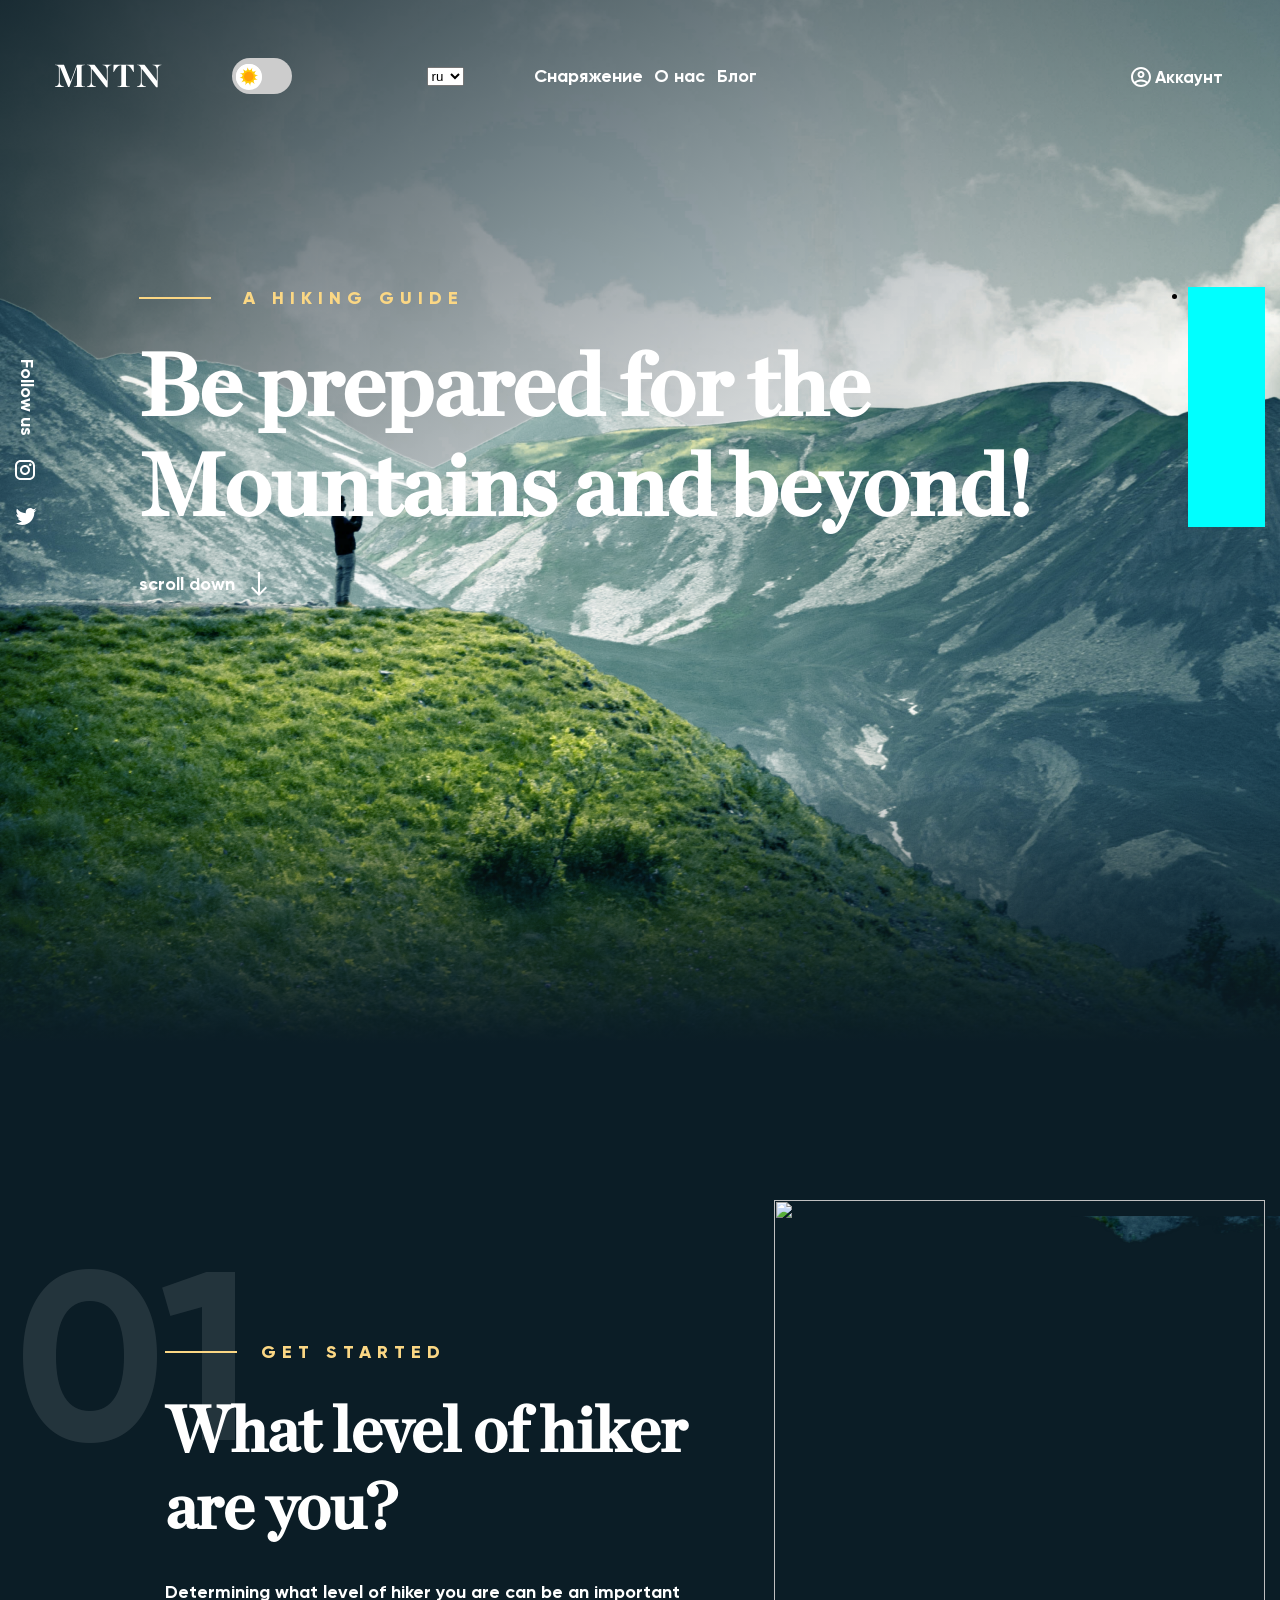
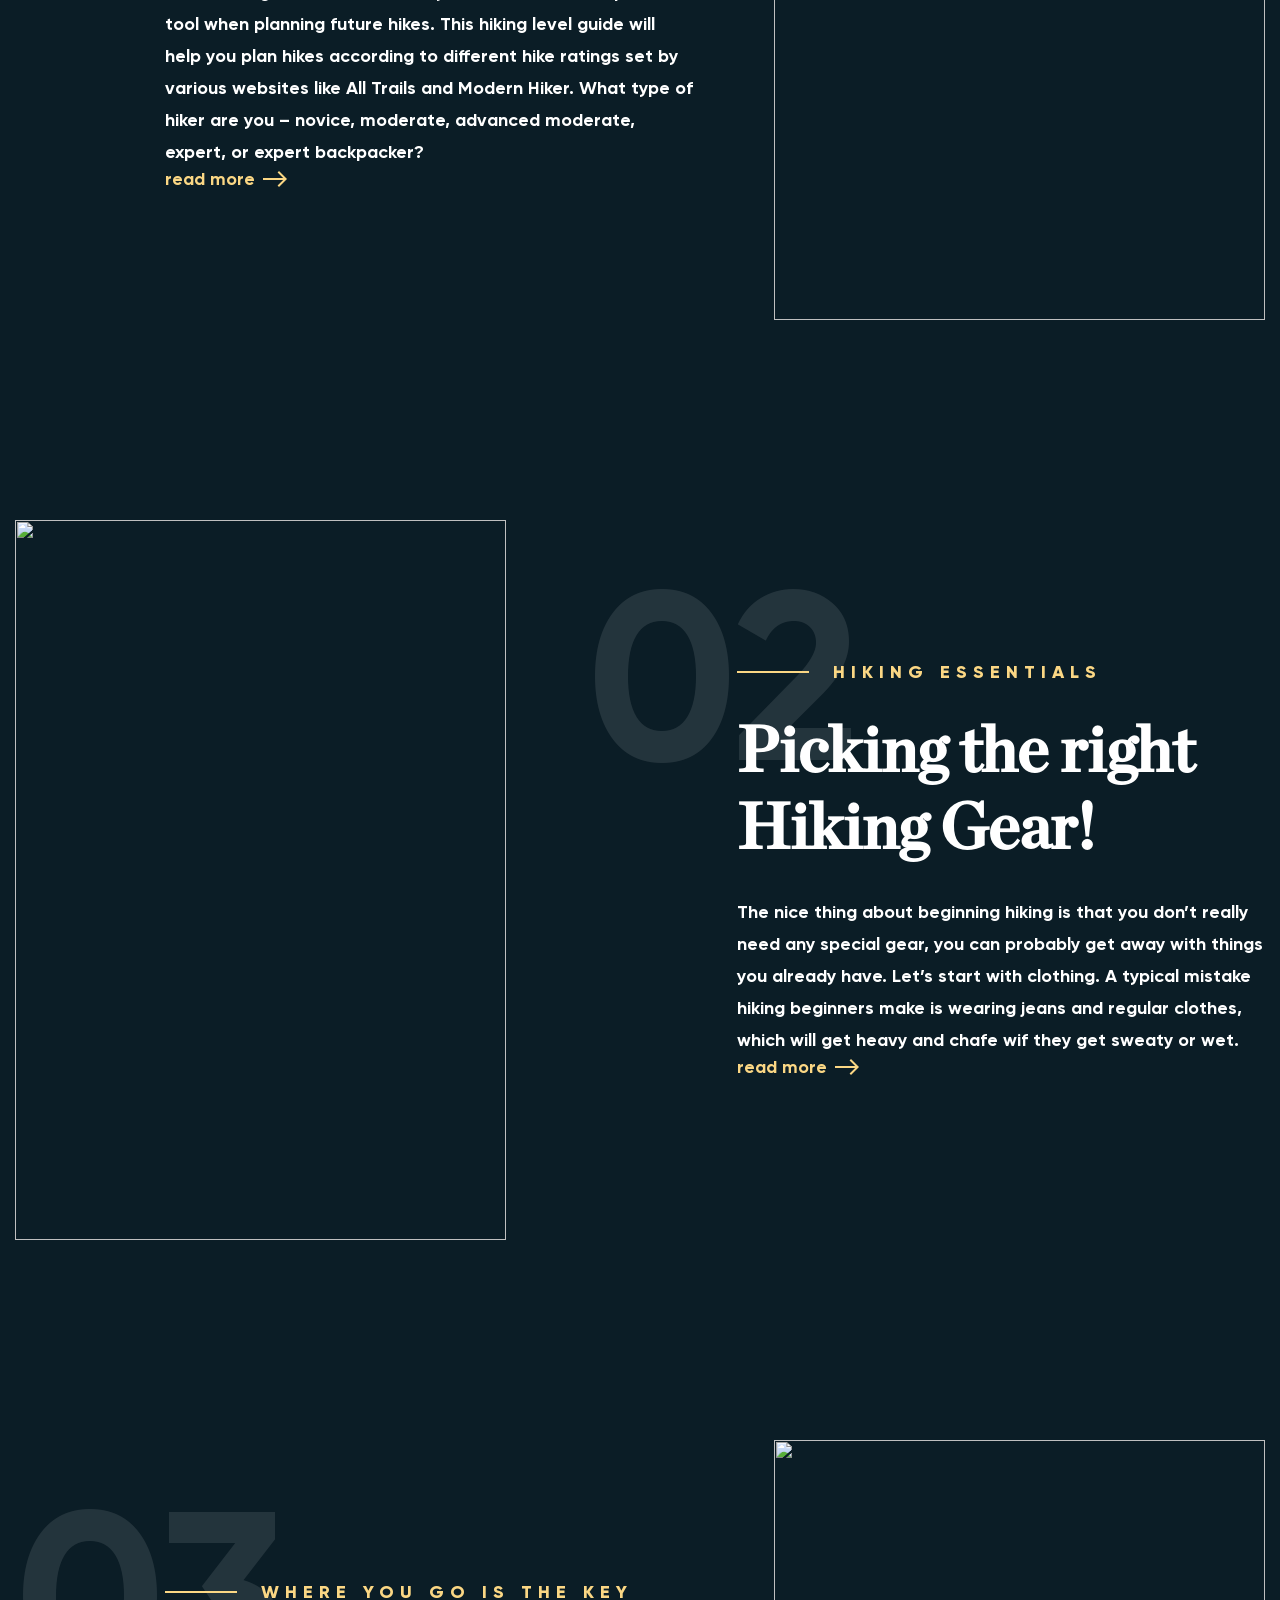
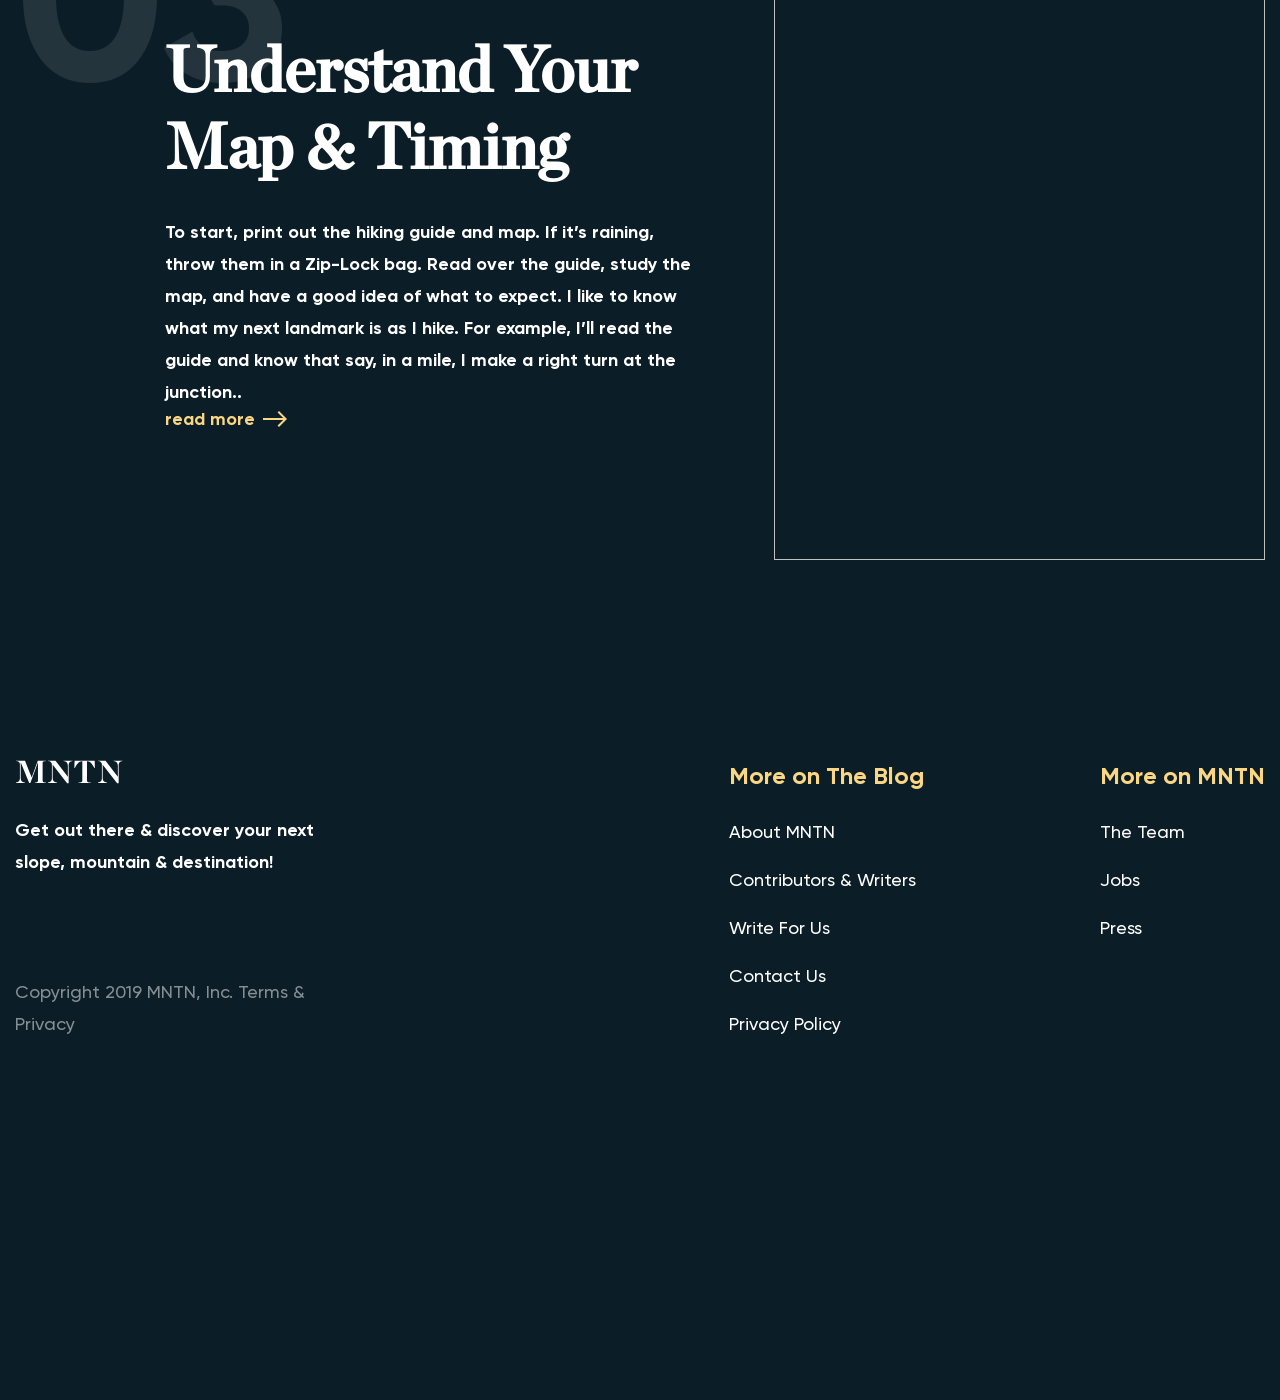
==== HomePage/index.html @ d5e7f814 "fix: the addition of i18n system" ====
<!DOCTYPE html>
<html lang="en">
<head>
    <meta charset="UTF-8">
    <meta name="viewport" content="width=device-width, initial-scale=1.0">
    <meta name="set-cookie">
    <link rel="stylesheet" href="style.css">
    <link rel="stylesheet" href="Adaptivestyle.css">
    <title class="i18n" i18n="title">MNTN</title>
</head>
<body>
    <div class="site-wrapper">
        <header>
            <div class="header-wrapper">
                <div class="img_HG" ></div>      
                <div class="BG_Hero"></div>
                <div class="img_MG" ></div>
                <div class="img_VG" ></div>
                <div class="BG_Content"></div>
            </div>
            <div class="header-content">
                <a href="index.html">
                    <div id="Logo">
                        <img src="../vectors/Logo.svg" alt="">
                    </div>
                </a>
                <nav class="nav_second-block">
                    <div class="toogle-switch">
                        <label class="switch">
                            <input type="checkbox" id="check">
                            <span class="slider round"></span>
                        </label>
                    </div>
                    <select name="" id="languageSelect">
                        <option value="en" id="translateEN" select>en</option>
                        <option value="ru" id="translateRU">ru</option>
                    </select>
                </nav>
                <nav class="nav_menu">                    
                    <a i18n="equipment" href="#" class="i18n nav_menu-text">Equipment
                    </a>
                    <a href="#" i18n="about_us" class="i18n nav_menu-text">About us
                    </a>
                    <a href="#" i18n="blog" class="i18n nav_menu-text" >Blog
                    </a>           
                </nav>
                <nav class="nav_third-block">
                    <div class="for_admin">
                        <a href="../Check All Users/checkallusers.html" i18n="checkusers" class="i18n nav_menu-text">
                            Check all users
                        </a>
                    </div>
                </nav>
                <div class="header-right"> 
                    <div class="Account-menu">
                        <button id="Account">
                            <img src="../vectors/account_circle_24px.svg" alt="">
                            <span i18n="account" class="i18n account">Account</span> 
                        </button>
                    </div>
                </div>
                <input type="checkbox" id="menu_toogle">
                <label class="btn" for="menu_toogle">
                    <span></span>
                </label>
                <div class="burger-menu">
                    <p class="username"></p>
                    <button id="burgerlogout"><span i18n="logout" class="i18n logout">Log out</span> </button>
                    <div class="log">
                        <button id="burgerLog"><span i18n="login" class="i18n login">Log in</span> </button>
                        <button id="burgerSign"><span i18n="signup" class="i18n signup">Sign up</span> </button>
                    </div>        
                    <a href="#" i18n="equipment" class="i18n equipment">Equipment</a>
                    <a href="#" i18n="about_us" class="i18n about_us">About us</a>
                    <a href="#" i18n="blog" class="i18n blog">Blog</a>
                    <a href="#" i18n="checkusers" class="i18n check_all_users">Check all users</a>
                    <div class="theme"></div>
                </div>                
            </div>
        </header>
        <main>
            <div class="Login_and_register">
                <div class="Login">
                    <button class="button-close-login buttonclose i18n" i18n="close" >Close</button>
                    <div>
                        <b i18n="login" class="i18n login">Log in</b>              
                            <div class="login-form">
                                <label for="Logup"><b i18n="AccountName" class="i18n">Account Name</b></label>
                                <input id="Logup" type="text" placeholder="Enter Account name" name="Account" required>
                                <label for="pws"><b i18n="Password" class="i18n">Password</b></label>
                                <input id="PasswordLog" type="password" placeholder="Enter Password" required>
                                <button id = "log"><span i18n="login" class="i18n">Log in</span></button>
                            </div>         
                    </div>
                </div>
                <div class="Register">
                    <button class="button-close-reg buttonclose i18n" i18n="close">Close</button>
                    <div>
                        <b class="i18n" i18n="signup">Sing up</b>
                            
                            <div class="reg-form">
                                <label for="Email"><b class="i18n" i18n="Email">Email</b></label>
                                <input id="Email" type="text" placeholder="Enter email" name="Email" required>
                                <label for="FisrtName"><b class="i18n" i18n="FirstName">First Name</b></label>
                                <input type="text" id="FirstName" placeholder="Enter First Name" name="FistName" required>
                                <label for="LastName"><b class="i18n" i18n="LastName">Last Name</b></label>
                                <input type="text" id="LastName" placeholder="Enter Last Name" name="LastName" required>
                                <label for="FatherName"><b class="i18n" i18n="FatherName">Father Name</b></label>
                                <input type="text" id="FatherName" placeholder="Enter Father Name" name="FatherName" >
                                <button i18n="generate_login" id="generatelogin">Generate login</button>
                                <label for="Logup"><b class="i18n" i18n="AccountName">Account Name</b></label>
                                <input id="Logup2" type="text" placeholder="Enter Account name" name="Account" required>
                                <label for="pws"><b class="i18n" i18n="Password">Password</b></label>
                                <input type="password" id="password" placeholder="Enter Password" name="passwod" required>
                                <label for="pws"><b class="i18n" i18n="CPassword">Confirm Password</b></label>
                                <input type="password" id="Cpassword" placeholder="Confirm Password" name="Comfpasswod" required>
                                <div class="Policy">
                                    <input type="checkbox" class="checkboxprivacy">
                                    <a href="#" class="Privacy">Privacy Policy and Terms & Conditions</a>
                                </div>
                               
                                <button id = "sign"><span class="i18n" i18n="signup" >Sign up</span></button>
                            </div>                                            
                    </div>
                </div>
                <div class="Block1">
                </div>
            </div>
            <div class="Site-cover">
                <div class="Second-nav">
                    <div class="Social">
                        <span i18n=follow_us class="i18n Follow_us">
                            Follow us
                        </span>
                        <div class="Links">
                            <a href="#" class="Link">
                                <img src="../vectors/instagram.svg" alt="">
                            </a>
                            <a href="#" class="Link">
                                <img src="../vectors/twitter.svg" alt="">
                            </a>                    
                        </div>           
                    </div>
                    <div class="Hero-content">
                        <div i18n=a_hiking_guide class="i18n Hero-subtitle Accent_text">
                            A Hiking guide
                        </div>
                        <div i18n=be_prepared class="i18n Hero-title">
                            Be prepared for the Mountains and beyond!
                        </div>
                        <div i18n=scroll_down class="i18n Hero-scroll-down">
                            scroll down
                        </div>                      
                    </div>
                    <div class="Nav-slider-container">
                        <div class="Nav-slider">
                            <ul class="">
                                <li class="">
                                    
                                </li>
                            </ul>
                        </div>
                    </div>
                </div>
            </div>
            <div class="Content-section">
                <article class="Content-block">
                    <div class="grid">
                        <div class="Content-text" data-number="01">
                            <div i18n=get_started class="Content-subtitle Accent_text">
                                Get Started
                            </div>
                            <div i18n=what_level class="Content-title">
                                What level of  hiker are you?
                            </div>
                            <p i18n=determining_what>Determining what level of hiker you are can be an important tool when planning future hikes. This hiking level guide will help you plan hikes according to different hike ratings set by various websites like All Trails and Modern Hiker. What type of hiker are you – novice, moderate, advanced moderate, expert, or expert backpacker?</p> 
                            <div i18n = read_more class="content-read-more">
                                read more
                            </div>
                        </div>
                        <img src="../img/image.png" alt class="Content-img image_01">                       
                    </div>
                </article>
                <article class="Content-block">
                    <div class="grid">
                        <div class="Content-text" data-number="02">
                            <div i18n=hiking_essentials class="Content-subtitle Accent_text">
                                Hiking Essentials
                            </div>
                            <div i18n=picking_the_right class="Content-title">
                                Picking the right Hiking Gear!
                            </div>
                            <p i18n=the_nice_thing>The nice thing about beginning hiking is that you don’t really need any special gear, you can probably get away with things you already have.
                                Let’s start with clothing. A typical mistake hiking beginners make is wearing jeans and regular clothes, which will get heavy and chafe wif they get sweaty or wet.</p> 
                            <div i18n = read_more class="content-read-more">
                                read more
                            </div>
                        </div>
                        <img src="../img/image_2.jpeg" alt class="Content-img image_02">  
                    </div>
                </article>
                <article class="Content-block">
                    <div class="grid">
                        <div class="Content-text" data-number="03">
                            <div i18n = where_you_go class="Content-subtitle Accent_text">
                                where you go is the key
                            </div>
                            <div i18n = understand_your_map class="Content-title">
                                Understand Your Map & Timing
                            </div>
                            <p i18n=to_start>To start, print out the hiking guide and map. If it’s raining, throw them in a Zip-Lock bag. Read over the guide, study the map, and have a good idea of what to expect. I like to know what my next landmark is as I hike. For example, I’ll read the guide and know that say, in a mile, I make a right turn at the junction..</p> 
                            <div i18n = read_more class="content-read-more">
                                read more
                            </div>
                        </div>
                        <img src="../img/image_1.png" alt class="Content-img image_03">
                    </div>
                </article>
            </div>
        </main>
        <footer>
            <div class="footer-content">
                <div class="footer_block footer_block-info">
                    <a href="#" class="footer-logo">
                        <img src="../vectors/Logo.svg" alt="">
                    </a>
                    <p i18n=get_out_there class="footer_block-text">
                        Get out there & discover your next slope, mountain & destination!
                    </p>
                    <span i18n=copyright_2019 class="footer_block-copyright">
                        Copyright 2019 MNTN, Inc. Terms & Privacy
                    </span>
                </div>
                <div class="footer_block footer_block-menu">
                    <div class="footer_block-menu-item">
                        <div i18n=more_on_the_blog class="i18n footer_block-menu-title Accent_text">
                            More on The Blog
                        </div>
                        <a i18n="about_mntn" href="#" class="i18n footer_links">
                            About MNTN
                        </a>
                        <a i18n="contributors_writers" href="#" class="i18n footer_links">
                            Contributors & Writers
                        </a>
                        <a i18n="write_for_us" href="#" class="i18n footer_links">
                            Write For Us
                        </a>
                        <a i18n="contact_us" href="#" class="i18n footer_links">
                            Contact Us
                        </a>
                        <a i18n="privacy_policy" href="#" class="i18n footer_links">
                            Privacy Policy
                        </a>
                    </div>
                    <div class="footer_block-menu-item">
                        <div i18n=more_on_mntn class="i18n footer_block-menu-title Accent_text">
                            More on MNTN
                        </div>
                        <a i18n="the_team" href="https://www.youtube.com/" class="i18n footer_links">
                            The Team</a>
                        <a i18n="jobs" href="#" class="i18n footer_links">
                            Jobs
                        </a>
                        <a i18n="press" href="#" class="i18n footer_links">
                            Press
                        </a>
                    </div>    
                </div>  
            </div>
        </footer>        
    </div>
    <script src="script.js"></script>
</body>
</html>
---- HomePage/style.css ----
* {
    box-sizing: border-box;
    margin: 0;
    padding: 0;
}
a {
    text-decoration: none;
}
button {
    cursor: pointer;
    text-decoration: none;
    border: none;
}
img {
    vertical-align: top;
    border-style: none;
}
.Accent_text {
    color: #fbd784;    
}
body {
    margin: 0;
    width: 100%;
    min-height: 100%;
    display: flex;
    background-color: rgba(3, 18, 26, 0.8)
}
.site-wrapper{
    position: relative;
    display: flex;
    width: 100%;
    max-width: 1920px;
    min-height: 4600px;
    margin-right: auto;
    margin-left: auto;
    flex-direction: column;
    background-color: #0B1D26;
    box-shadow: 28px 28px 80px 0 rgba(11, 29, 38, 0.4);

}
header{
    display: flex;
    width: 100%;
    position: absolute;
    top: 0%;
}
.header-wrapper{
    margin: 0;
    width: 100%;
    height: 95vw;
    max-width: 1920px;
    min-width: 320px;
    max-height: 1900px;
    /* min-height: 317px; */
    background-size: contain;
}
.header-content {
    display: flex;
    width: 100%;
    align-items: center;
    position: absolute;
    flex-direction: row;
    height: 152px;
    padding: 64px 4.2%;
    /* background-color: #d30909; */
    margin: 0;
    z-index: 3;
}
.BG_Hero {
    position: relative;
    height: 63.16%;
    width: 100%;
    top: -100%;
    background: linear-gradient(330.24deg, rgba(11, 29, 38, 0) 31.06%, #0B1D26 108.93%);

}
.BG_Content {
    position: relative;
    background: linear-gradient(180deg, rgba(11, 29, 38, 0) 0%, #0B1D26 61.38%);
    height: 36.84%;
    width: 100%;
    top: -300%;
}
.img_HG {
    position: relative;
    width: 100%;
    height: 100%;
    top: -21%;
    max-width: 1920px;
    min-width: 320px;
    background-image: url("../img/hg.png");
    background-repeat: no-repeat;
    background-size: contain;
    align-items: end;
}
.img_MG {
    position: relative;
    width: 100%;
    height: 100%;
    top: -138.74%;
    max-width: 1920px;
    min-width: 320px;
    background: url("../img/mg.png");
    background-repeat: no-repeat;
    background-size: contain;
    left: 0px;
}
.img_VG {
    position: relative;
    width: 100%;
    height: 100%;
    top: -222.74%;
    max-width: 1920px;
    min-width: 320px;
    background: url("../img/vg.png");
    background-repeat: no-repeat;
    background-size: contain;
    left: 0px;   
}
#Logo {
    color: #FFFFFF;
    cursor:pointer;
}

.nav_second-block{
    position: relative;
    display: flex;
    max-width: 626px;
    width: 100%;
    justify-content: space-around;
    flex-direction: row;
    align-items: center;
}

    /* toogle-switch */

.toogle-switch{
    position: relative;
    padding-left: 5px;
    padding-right: 5px;
}
.switch {
    position: relative;
    display: inline-block;
    width: 60px;
    height: 36px;
}   
.switch input { 
    opacity: 0;
    width: 0;
    height: 0;
}
.slider {
    position: absolute;
    cursor: pointer;
    top: 0;
    left: 0;
    right: 0;
    bottom: 0;
    background-color: #ccc;
    -webkit-transition: .4s;
    transition: .4s;
}
.slider:before {
    position: absolute;
    content:url("../img/Sun.png");
    height: 26px;
    width: 26px;
    left: 4px;
    bottom: 4px;
    background-color: white;
    -webkit-transition: .4s;
    transition: .4s;
}
input:checked + .slider {
    background-color: #727a98;
}
input:checked + .slider:before {
    -webkit-transform: translateX(26px);
    -ms-transform: translateX(26px);
    transform: translateX(26px);
    content:url("../img/moon.png");
}
.slider.round {
    border-radius: 34px;
}
.slider.round:before {
    border-radius: 50%;
}

    /* /toogle-switch */

.nav_menu {
    display: flex;
    position: relative;
    flex-direction: row;
    align-items: center;
    justify-self: center;
    justify-content: space-between;
    flex-basis: 293px;
    flex-grow: 0;
    flex-shrink: 1;
    min-width: 233px;
    width: 100%;
}
.nav_menu-text {
    font-family: 'Gilroy_bold';
    font-weight: 700;
    font-size: 18px;
    line-height: 1.209;
    color: #FFFFFF;
    margin-top: 2px;
    padding-left: 5px;
    padding-right: 5px;
}
.nav_third-block{
    position: relative;
    display: flex;
    flex-direction: row;
    align-items: center;
    justify-self: center;
    justify-content: space-around;
    max-width: 626px;
    min-width: 136px;
    width: 100%;
    visibility: hidden;
}
.for_admin{
    align-items: center;
}
.header-right{
    display: flex;
    flex-direction: row;

}
#Account {
    position: relative;
    width: 98px;
    justify-self: end;
    top: 1px;
    bottom: 1px;
    color: #FFFFFF;
    border: none;
    cursor: pointer;
    background-color: transparent;
}
.account{
    font-family: 'Gilroy_bold';
    font-size: 17px;
    line-height: 1.209;
    color: #FFFFFF;
}
.btn{
    display: none;
}

 /* burger-menu */

.burger-menu{
    z-index: 4;
    display: none;
    position: absolute;
    width: 100%;
    height: auto;
    top: 100px;
    left: 0;
    justify-content: space-between;
    transition: 0.2s all;
    flex-direction: column;
    gap: 10px;
    background-color:rgba(3, 18, 26, 0.8);
    font-size: 20px;
    color:white;
}
.username{
    display: none;
    font-size: 20px;
    margin: 0;
    margin-right: 20px;
}
#burgerlogout{
    color:white;
    justify-content: center;
    text-align: center;
    background-color: #AAB9CF;
    width: 90%;
    padding: 10px 0;
    display: none;
    text-align: center;
    text-decoration: none;
    border: 1px solid  #AAB9CF;
    border-radius: 10px;
}
.logout{
    text-align: center;
}
.log{
    margin-top: 20px;
    width: 90%;
    display: flex;
    flex-direction: row;
    justify-content: space-between;
}
#burgerLog{
    color:white;
    display: block;
    text-align: center;
    background-color: #AAB9CF;
    width: 45%;
    padding: 10px 0;
    text-decoration: none;
    border: 1px solid  #AAB9CF;
    border-radius: 10px;
}
#burgerSign{
    color:white;
    display: block;
    text-align: center;
    background-color: #AAB9CF;
    width: 45%;
    padding: 10px 0;
    text-decoration: none;
    border: 1px solid  #AAB9CF;
    border-radius: 10px;
}
.burger-menu > a{
    color:white;
    text-align: center;
    text-decoration: none;
    width: 90%;
    background-color:#AAB9CF;
    padding: 10px 0;
    border: 1px solid  #AAB9CF;
    border-radius: 10px; 
}
.theme{
    display: flex;
    justify-content: space-around;
    width: 100%;
    flex-direction: row;
    margin-bottom: 20px;
}
.check_all_users{
    display: none;
}
#menu_toogle {
    display: none;
}

 /* /burger-menu */

/* Login and Register window */

.Login_and_register{
    display: flex;
    position: absolute;
    align-items: center;
    flex-direction: column;
    justify-content: center;
    width: 100%;
}
.buttonclose{
    width: 60px;
    height: 30px;
    margin-left: 200px;
    background-color:white;
    color:black;
    border:1px solid white;
    border-radius: 20px;
}
input[type=text],input[type=password]{
    width: 120%;
    font-size: 22px;
    color:#000000;
    background-color:#E9EDEE;
    border: 1px solid #E9EDEE;
    border-radius: 20px;
    text-align: center;
}
.Block1{
    z-index: 5;
    position: absolute;
    top: 100px;
    margin-left: -3300px;
    height: 1000px;
    width: 65%;
    background-color: rgba(53, 65, 71, 1);
 }

 /* /Login and Register window */

 /* Login window */

 .Login{
    z-index: 4;
    position: absolute;
    top: 200px;
    margin-left: -3200px;
    display: flex;
    width: 50%;
    height: 500px;
    justify-content: center;
    flex-direction: column;
    align-items:center;
    background-color:#0B1D26;;
    color:#F9E9E0;
    border: 1px solid #0B1D26;;
    border-radius:20px;
    transition: margin-left, 0.5s ease;
    box-shadow: rgba(0, 0, 0, 0.56) 0px 22px 70px 4px;
   
}
.Login > div{
    display: flex;
    align-items:center;
    justify-content: space-around;
    flex-direction: column;
    
}
.Login > div > b{
    padding: 30px 0;
    font-size: 30px;
}
.login-form{
    display: flex;
    flex-direction: column;
    justify-content: space-around;
    align-items: center;
    height: 200px;
    font-size: 30px;
    padding: 30px 0;
}

#log{
    margin-top: 20px;
    width: 100px;
    height: 40px;
    background-color:#E9EDEE;
    border: 1px solid #E9EDEE;
    border-radius: 20px;
    font-size: 20px;
    text-align: center;
}

 /* /Login window */

 /* Register window */

 .Register{
    z-index: 4;
    position: absolute;
    top: 200px;
    margin-left: -3200px;
    display: flex;
    width: 50%;
    height: 800px;
    flex-direction: column;
    align-items:center;
    background-color:#0B1D26;;
    color:#F9E9E0;
    border: 1px solid #0B1D26;;
    border-radius:20px;
    transition: margin-left, 0.5s ease;
    box-shadow: rgba(0, 0, 0, 0.56) 0px 22px 70px 4px;
}
.button-close-reg{
    height: 40px;
    margin-top: 10px;
}
.Register > div{
    display: flex;
    align-items:center;
    justify-content: space-around;
    flex-direction: column;   
}
.Register > div > b{
    padding: 30px 0;
    font-size: 30px;
}
.reg-form{
    display: flex;
    flex-direction: column;
    justify-content: space-around;
    align-items: center;
    height: 510px;
    font-size: 30px;
    padding: 30px 0;
}
#generatelogin{
    width: 200px;
    height: 70px;
    margin: 10px 0;
    color:black;
    background-color:white;
    border: 1px solid white;
    border-radius: 20px;
}
#sign{
    margin-top: 20px;
    width: 150px;
    height: 40px;
    background-color:#E9EDEE;
    border: 1px solid #E9EDEE;
    border-radius: 20px;
    font-size: 20px;
    text-align: center;
}
.Policy{
    margin: 10px;
    width: 100%;
    display: flex;
    justify-content: space-around;
    flex-direction: row;
    align-items:center;
}
.Privacy{
    text-decoration: none;
    color:white;
    font-size: 18px;
}

 /* /Register window */

.icons-general-cart {
}
.iconactionaccount-circle-24-px {
}
.account-1 {
}
.Site-cover{
    position: relative;
    height: 1200px;
    width: 100%;
}
.Second-nav {
    position: relative;
    display: flex;
    flex-direction: row;
    justify-content: space-between;
    max-width: 1790px;
    width: 100%;
    padding-left: 15px;
    padding-right: 15px;
    height: 310px;
    margin-right: auto;
    margin-left: auto;
    top: 287px;
    z-index: 1;
}

    /* Social */

.Social {
    display: inline-flex;
    writing-mode: vertical-lr;
    margin-top: auto;
    margin-bottom: auto;
}
.Follow_us{
    font-family: 'Gilroy_bold';
    font-weight: 700;
    font-size: 18px;
    line-height: 1.209;
    color: #FFFFFF;
    margin-top: 19px;
    margin-bottom: 12px;
}
.Links {
    display: flex;   
}
.Link {
    margin-top: 12px;
    margin-bottom: 12px;
    width: 24px;
    height: 24px;
}

    /* /Social */

    /* Content-hero */

.Hero-content {
    position: relative;
    height: 310px;
    max-width: 950px;
    width: 100%;
    top: 0px;
}
.Hero-subtitle{
    font-family: 'Gilroy_extrabold';
    margin-bottom: 32px;
    position: relative;
    padding-left: 104px;
    font-weight: 800;
    font-size: 18px;
    line-height: 1.225;
    letter-spacing: 6px;
    text-transform: uppercase;
}
.Hero-subtitle::before{
    position: absolute;
    left: 0;
    top: 50%;
    transform: translateY(-50%);
    display: block;
    content:'';
    width: 72px;
    height: 2px;
    background-color: #FBD784;

}
.Hero-title{
    font-family: 'Chronicle_semibold';
    font-style: normal;
    font-weight: 600;
    font-size: 88px;
    line-height: 1.136;
    color: #FFFFFF;
    max-width: 950px;
    margin-bottom: 32px;
}
.Hero-scroll-down{
    display: inline-block;
    position: relative;
    padding-right: 32px;
    font-family: 'Gilroy_bold';
    font-weight: 700;
    font-size: 18px;
    line-height: 1.222;
    color: #FFFFFF;
}
.Hero-scroll-down::after{
    display: block;
    content: '';
    position: absolute;
    right: 0;
    top: 50%;
    transform: translateY(-50%);
    width: 16px;
    height: 24px;
    background-image: url(../vectors/arrow_notdownward_24px.svg);
    color: #FFFFFF;
    writing-mode:vertical-lr;
}

    /* /Content-hero */

    /* Nav-slider */

.Nav-slider-container{
    height: 240px;
    width: 77px;
}    

.Nav-slider {
    position: fixed;
    height: 240px;
    width: 77px;
    background-color: aqua;
}

.nav-slider-links {
}
.nav-slider-lines {
}

    /* /Nav-slider */

main {
    width: 100%;
    top: 0%;
    position: relative;
}
.Container2_main {
    position: absolute;
    height: 3040px;
    width: 1462px;
    left: 229px;
    top: 1440px;
    background-color: aqua;
}


/* Content section */


.Content-section{
    
}
.Content-block {
    display: flex;
    max-width: 1492px;
    width: 100%;
    margin-right: auto;
    margin-left: auto;
    padding-left: 15px;
    padding-right: 15px;
    justify-content: center;
    -webkit-box-align: center;
    align-items: center;
    padding-bottom: 200px;
}
@media screen and (min-width: 1080px){
    .Content-block:nth-child(2n) .grid .Content-img{
        grid-row-start: 1;
        justify-self: start;
    }
    .Content-block:nth-child(2n) .grid{
        grid-template-columns: 0.724fr 1fr;
    }
}

.grid {
    display: grid;
    width: 100%;
    grid-auto-columns: 1fr;
    grid-column-gap: 81px;
    grid-row-gap: 16px;
    grid-template-columns: 1fr 0.724fr;
    grid-template-rows: auto;
}
.Content-text{
    position: relative;
    align-items: center;
    padding-top: 141px;
    padding-left: 150px;
    max-width: 782px;
}
.Content-text::before {
    position: absolute;
    left: 0;
    top: 38px;
    display: block;
    content: attr(data-number);
    width: 240px;
    height: 240px;
    font-family: "Gilroy_bold";
    font-style: normal;
    font-weight: 700;
    font-size: 240px;
    line-height: 1;
    color: rgba(255, 255, 255, 0.1)

}
.Content-subtitle{
    font-family: 'Gilroy_extrabold';
    margin-bottom: 32px;
    position: relative;
    padding-left: 96px;
    font-weight: 800;
    font-size: 18px;
    line-height: 1.222;
    letter-spacing: 6px;
    text-transform: uppercase;
}
.Content-subtitle::before{
    position: absolute;
    left: 0;
    top: 50%;
    transform: translateY(-50%);
    display: block;
    content:'';
    width: 72px;
    height: 2px;
    background-color: #FBD784;

}
.Content-title{
    font-family: 'Chronicle_semibold';
    font-style: normal;
    font-weight: 600;
    font-size: 64px;
    line-height: 1.2;
    color: #FFFFFF;
    max-width: 555px;
    margin-bottom: 27px;
}
.Content-text p {
    font-family: 'Gilroy_bold';
    font-style: normal;
    font-weight: 700;
    font-size: 18px;
    line-height: 1.78;
    text-align: left;
    color: #FFFFFF;

}
.content-read-more{
    display: inline-block;
    position: relative;
    padding-right: 32px;
    font-family: 'Gilroy_bold';
    font-weight: 700;
    font-size: 18px;
    line-height: 1.222;
    color: #FBD784;
}
.content-read-more::after{
    display: block;
    content: '';
    position: absolute;
    right: 0;
    top: 50%;
    transform: translateY(-50%);
    width: 24px;
    height: 16px;
    background-image: url(../vectors/arrow_downward_24px.svg);

}
.Content-img {
    max-width: 566px;
    height: 720px;
    width: 100%;
    vertical-align: middle;
    display: inline-block; 
    background-size: cover;
    background-position: center;
    object-fit: cover;
    justify-self: end;
}
.Content02 {
}
.Content03 {
}
    /* footer */
footer {
    width: 100%;
}
.footer-content {
    display: flex;
    flex-direction: row;
    align-items: stretch;
    justify-content: space-between;
    max-width: 1492px;
    width: 100%;
    margin-right: auto;
    margin-left: auto;
    padding-left: 15px;
    padding-right: 15px;
    padding-bottom: 200px;
}
.footer_block {
    text-align: left;
}
.footer_block-info{
    max-width: 350px;
    display: flex;
    flex-direction: column;
    margin: 0 30px 0 0;
}
.footer-logo{
    color: #FFFFFF;
}
.footer_block-text {
    display: inline-block;
    flex-grow: 1;
    flex-shrink: 1;
    flex-basis: 100%;
    margin: 30px 0 45px;
    font-family: 'Gilroy_bold';
    font-weight: 700;
    font-size: 18px;
    line-height: 1.78;
    color: #FFFFFF;
}
.footer_block-copyright {
    font-family: 'Gilroy_medium';
    font-weight: 500;
    font-size: 18px;
    line-height: 1.78;
    color: #FFFFFF;
    opacity: 0.5;
}

.footer_block-menu{
    display: flex;
    flex-grow: 0;
    flex-shrink: 1;
    flex-basis: 566px;
    min-width: 414px;
    flex-wrap: wrap;
    justify-content: space-between;
    margin: 0 -15px; 
}
.footer_block-menu-item {
    margin: 0 15px;
    display: flex;
    flex-direction: column;
}
.footer_block-menu-title {
    display: inline-block;
    margin: 0 0 8px;
    font-family: 'Gilroy_bold';
    font-weight: 700;
    font-size: 24px;
    line-height: 1.33;
}
.footer_links {
    font-family: 'Gilroy_medium';
    font-weight: 500;
    font-size: 18px;
    line-height: 1.78;
    color: #FFFFFF;
    margin: 16px 0 0;
    z-index: auto;
}


@font-face {
    font-family: 'Gilroy_bold';
    src: url('../fonts/gilroy-bold.ttf');
}
@font-face {
    font-family: 'Gilroy_extrabold';
    src: url('../fonts/gilroy-extrabold.ttf');
}
@font-face {
    font-family: 'Gilroy_medium';
    src: url('../fonts/gilroy-medium.ttf');
}
@font-face {
    font-family: 'Chronicle_bold';
    src: url('../fonts/Chronicle\ Display\ Bold.otf');
}
@font-face {
    font-family: 'Chronicle_semibold';
    src: url('../fonts/Chronicle\ Display\ Semibold.otf');
}
---- HomePage/Adaptivestyle.css ----
@media screen and (max-width: 1440px){

}
@media screen and (max-width: 1080px){
    .grid {
        justify-items: center;
        grid-column-gap: 32px;
        grid-row-gap: 64px;
        -ms-grid-columns: 1fr;
        grid-template-columns: 1fr;
        -ms-grid-rows: auto auto;
        grid-template-rows: auto auto
    }
    .Content-text{
        grid-column-end: 2;
        -ms-grid-column: 1;
        grid-column-start: 1;
        -ms-grid-row-span: 1;
        grid-row-end: 3;
        -ms-grid-row: 2;
        grid-row-start: 2;
        -ms-grid-column-align: center;
        justify-self: center;
        padding-left: 0px;
        margin-left: 15px;
        margin-right: 15px;
    }
    .Content-text::before {
        left: -40px;
    }
    .Content-img{
        grid-column-start: 1;
        -ms-grid-column-span: 1;
        grid-column-end: 2;
        -ms-grid-row: 1;
        grid-row-start: 1;
        -ms-grid-row-span: 1;
        grid-row-end: 2;
        -ms-grid-column-align: center;
        justify-self: center;
        max-width: 800px;
        width: 100%;
        height: 500px;
        object-fit: cover;
        object-position: 50% 50%;
        vertical-align: middle;
        display: inline-block;

    }
    .image_01 {
        object-position: 50% 100%;
    }
    .Register{
        width: 60%;
    }
}
@media screen and (max-width: 768px){
    .header-content{
        justify-content: space-between;
    }
    .nav_menu{
        display: none;
    }
    .nav_third-block{
        display: none;
    }
    .header-right{
        display: none;
    }
    .header-content{
        padding: 64px 2%;
    }

    /* burger-menu */

    #menu_toogle:checked ~ .burger-menu{
        display: flex;
        flex-direction: column;
        justify-content: space-between;
        align-items:center;
        opacity: 1;
    }
    
    .btn > span{
        transition: all 0.2s;
    }
    
    .btn{
        display: flex; 
        align-items: center; 
        position: relative;
        right: 0px;
        width: 26px;
        height: 26px;
        cursor: pointer;
        z-index: 1;
    }
    
      .btn > span,
      .btn > span::before,
      .btn > span::after {
        display: block;
        position: absolute;
        width: 100%;
        height: 2px;
        background-color: #FFFFFF;
     
    }
    .btn > span::before {
        content: '';
        top: -8px;
    }
    .btn > span::after {
        content: '';
        top: 8px;
    }
    
    #menu_toogle:checked ~ .btn > span {
        transform: rotate(45deg);
    }
    #menu_toogle:checked ~ .btn > span::before {
        top: 0;
        transform: rotate(0);
    }
    #menu_toogle:checked ~ .btn > span::after {
        top: 0;
        transform: rotate(90deg);
    }



    /* /burger-menu */

    .Register {
        width: 100%;
    }
    .Login {
        width: 100%;
    }

    .footer-content {
        flex-wrap: wrap-reverse;
        align-items: center;
        justify-content: center;
    }
    .footer_block-menu{
        display: flex;
        justify-content: center;
        margin: 0 -15px;
        flex-basis: auto;
        min-width: auto;
    }
    .footer_block{
        text-align: center;
    }
    .footer_block-menu-item{
        margin: 0 15px 50px;
    }
}
@media screen and (max-width: 500px){
    input[type = "text"], input[type = "password"] {
        width: 90%;
    }
}
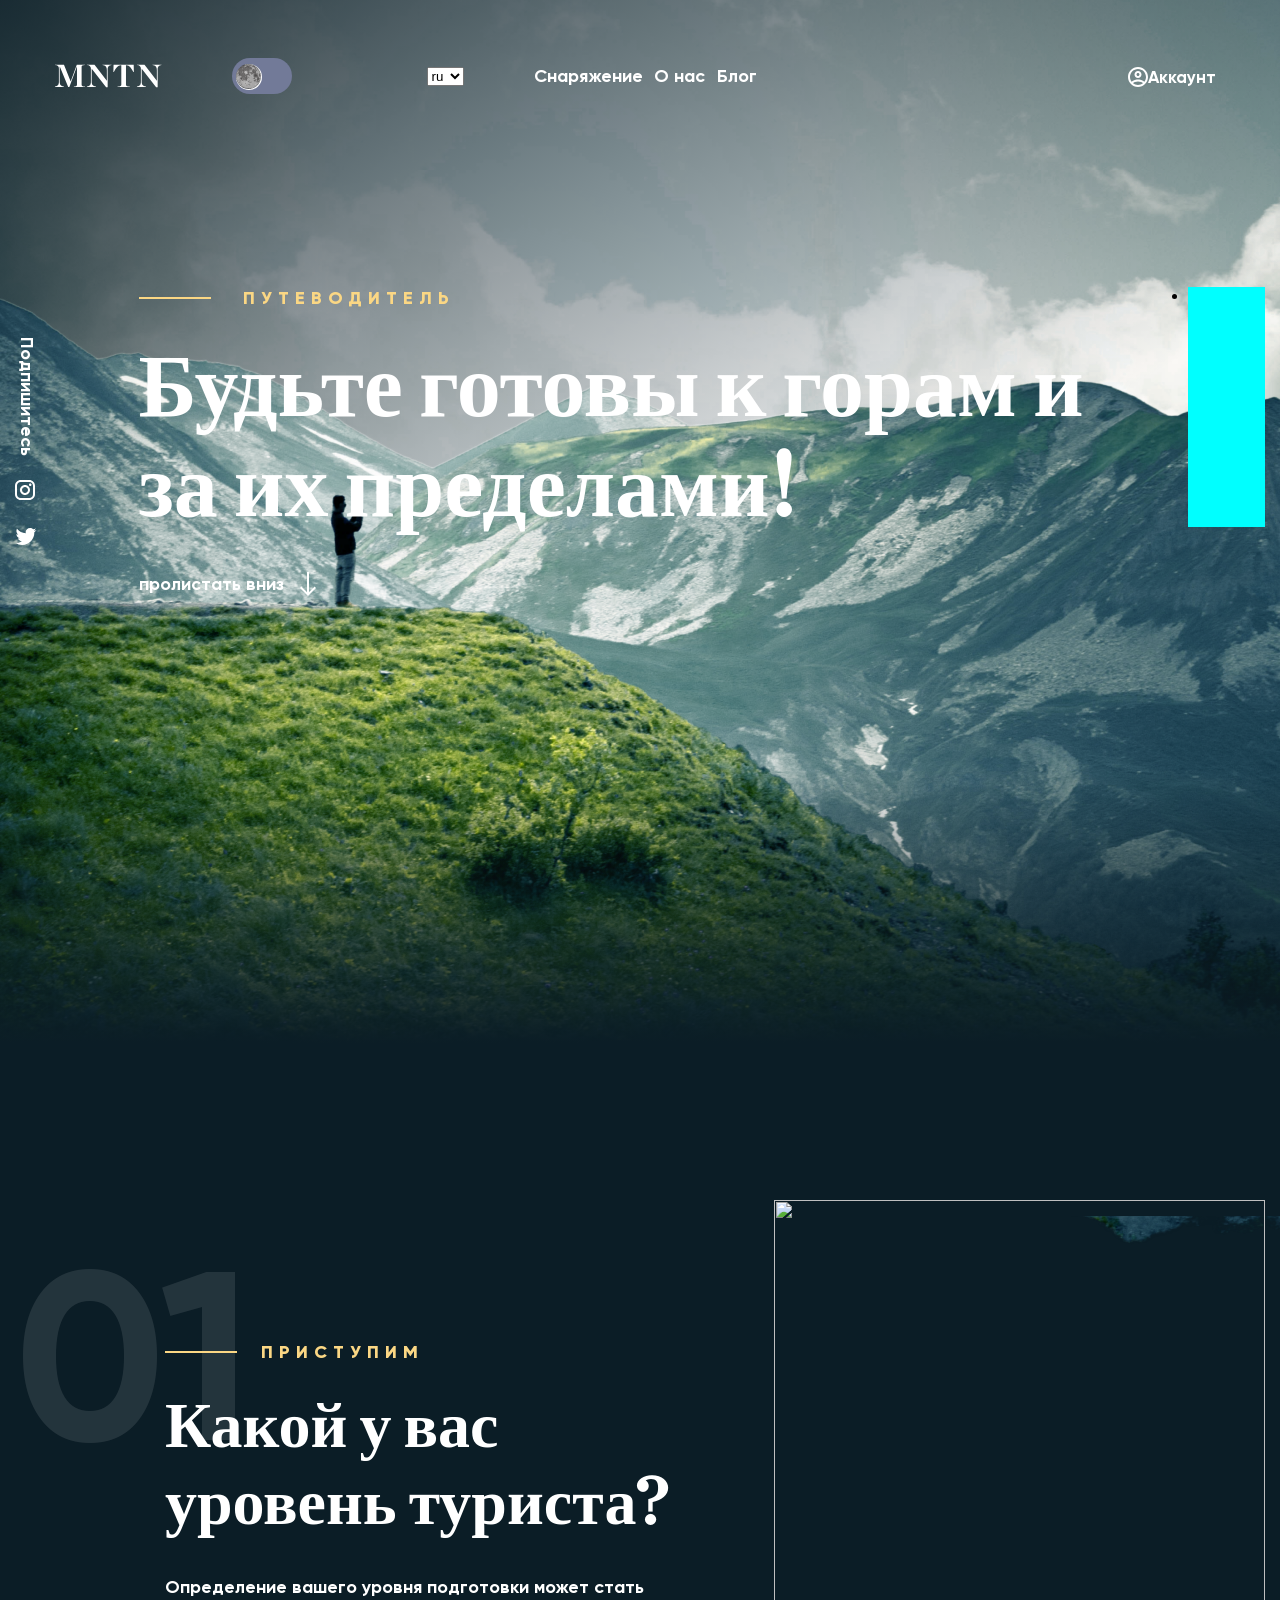
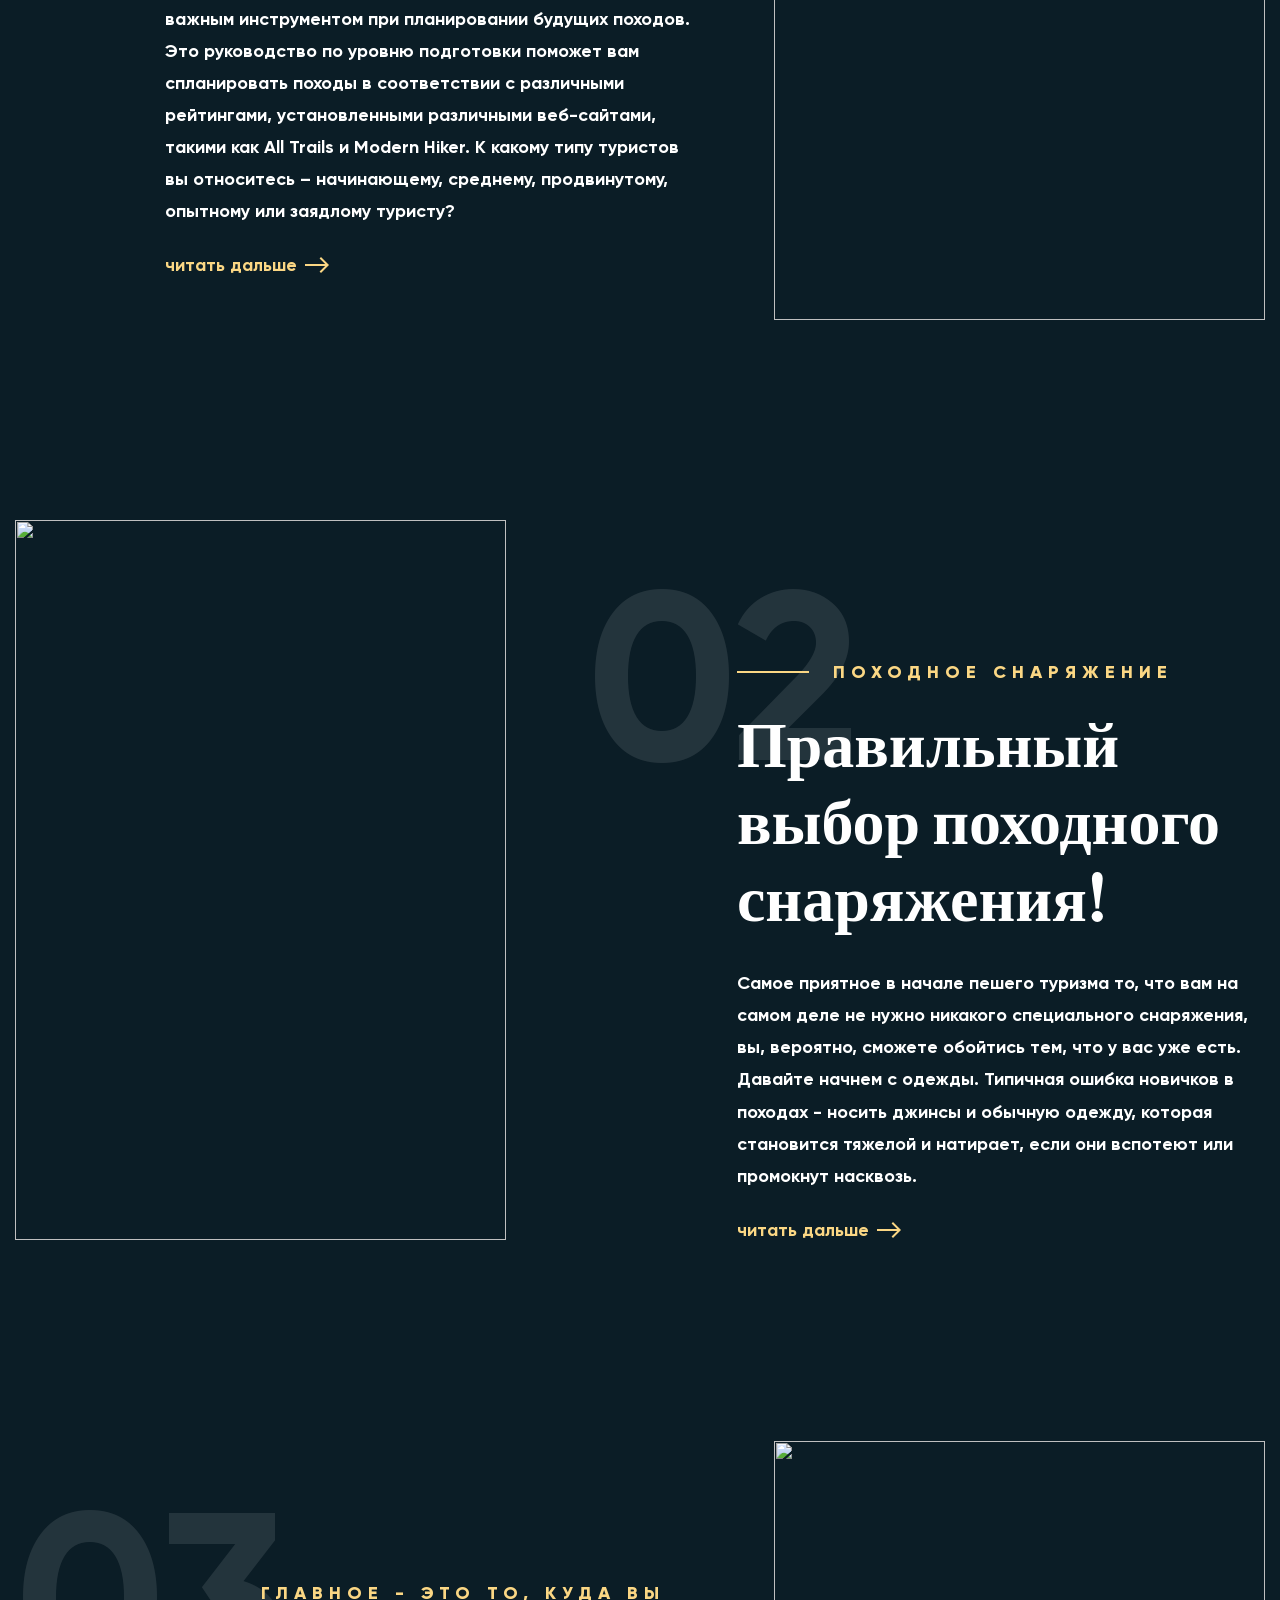
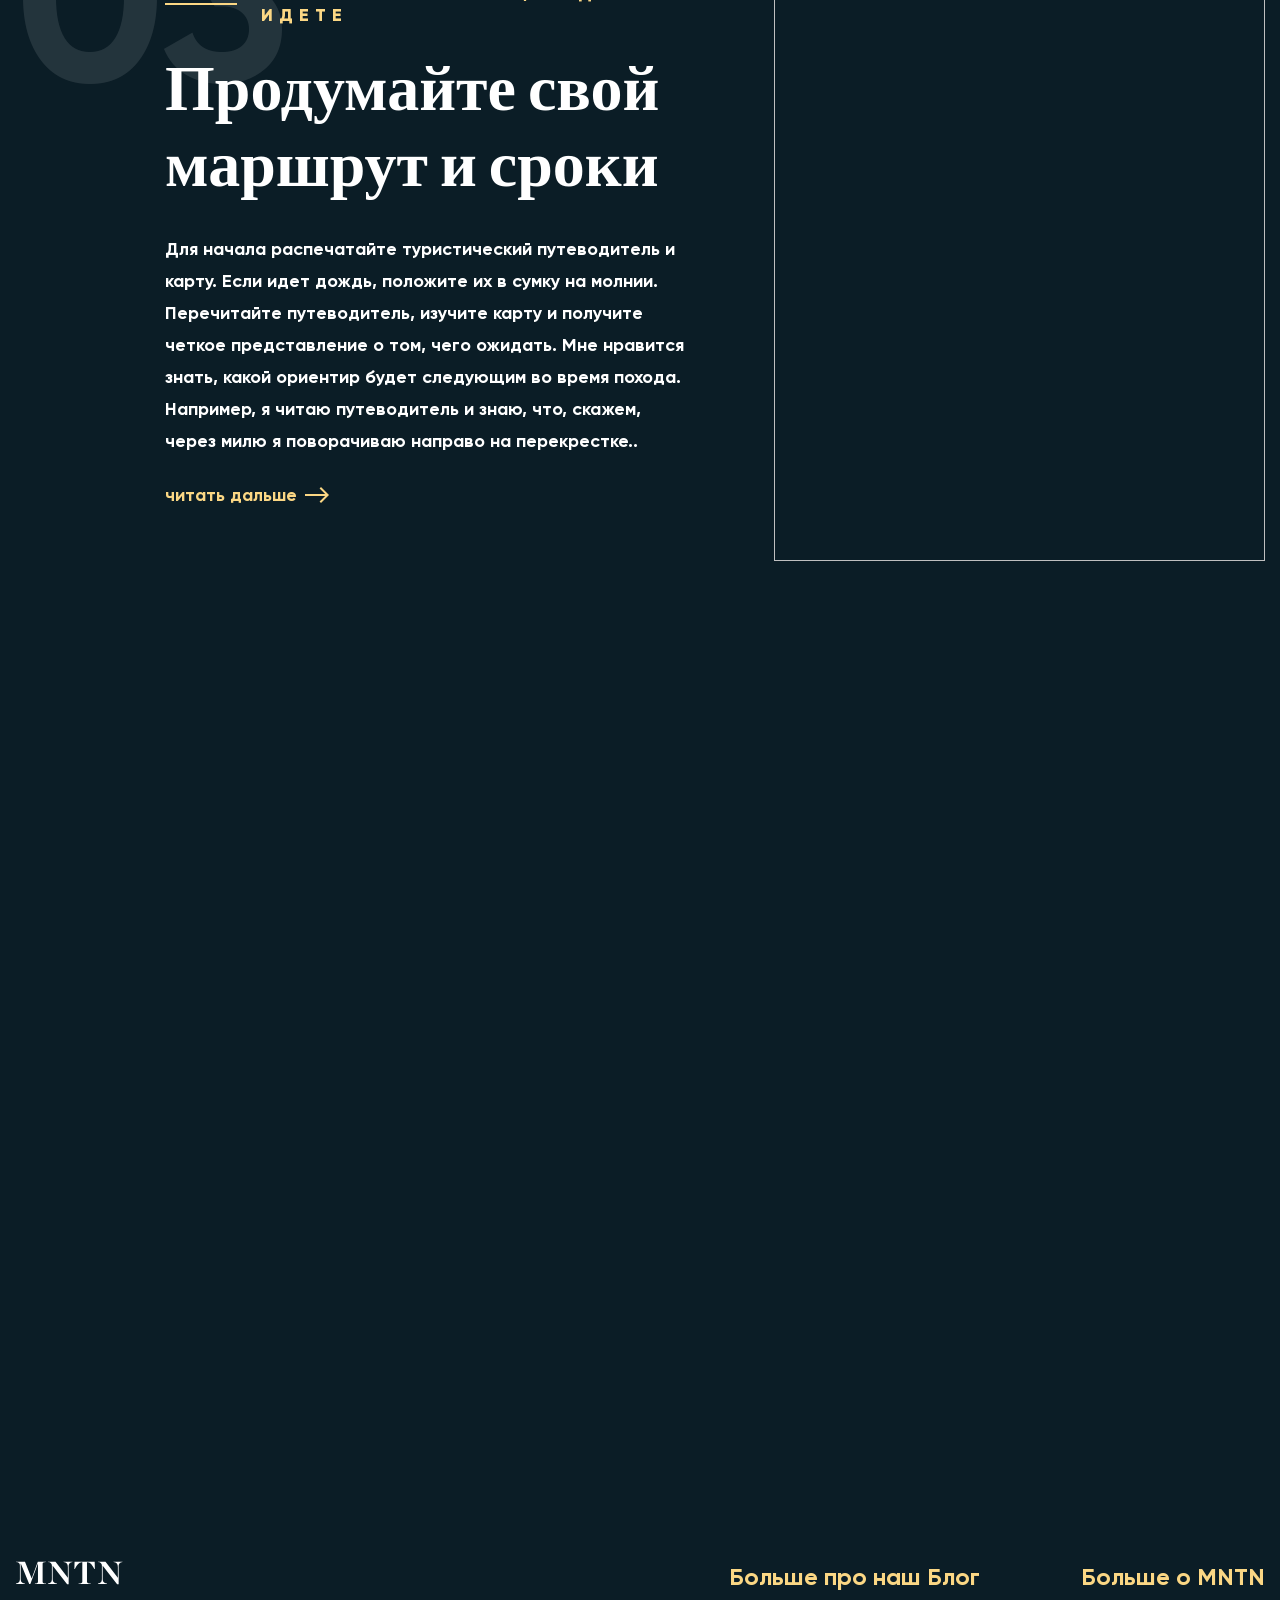
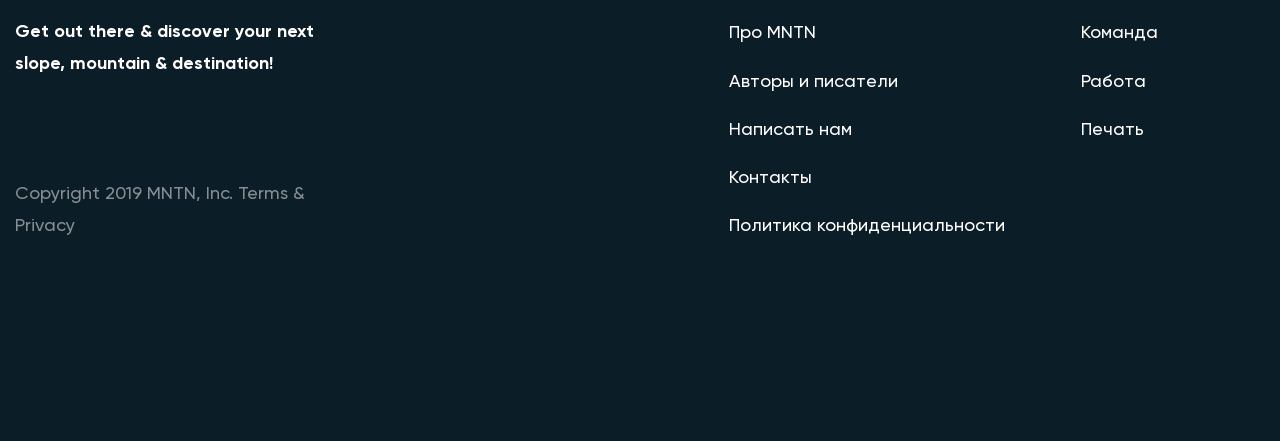
==== commit 3a91f0f6: "fit: add account menu" ====
--- a/HomePage/index.html
+++ b/HomePage/index.html
@@ -53,10 +53,20 @@
                 </nav>
                 <div class="header-right"> 
                     <div class="Account-menu">
-                        <button id="Account">
+                        <input type="checkbox" id="account_menu_toogle"> 
+                        <label id="Account" for="account_menu_toogle">
                             <img src="../vectors/account_circle_24px.svg" alt="">
                             <span i18n="account" class="i18n account">Account</span> 
-                        </button>
+                        </label>
+                        <div class="account-menu">
+                            <p class="username"></p>
+                            <button id="burgerlogout"><span i18n="logout" class="i18n logout">Log out</span> </button>
+                            <div class="log">
+                                <button id="burgerLog"><span i18n="login" class="i18n login">Log in</span> </button>
+                                <button id="burgerSign"><span i18n="signup" class="i18n signup">Sign up</span> </button>
+                            </div>
+                            <div class="theme"></div>                            
+                        </div>
                     </div>
                 </div>
                 <input type="checkbox" id="menu_toogle">
@@ -167,14 +177,14 @@
                 <article class="Content-block">
                     <div class="grid">
                         <div class="Content-text" data-number="01">
-                            <div i18n=get_started class="Content-subtitle Accent_text">
+                            <div i18n=get_started class="i18n Content-subtitle Accent_text">
                                 Get Started
                             </div>
-                            <div i18n=what_level class="Content-title">
+                            <div i18n=what_level class="i18n Content-title">
                                 What level of  hiker are you?
                             </div>
-                            <p i18n=determining_what>Determining what level of hiker you are can be an important tool when planning future hikes. This hiking level guide will help you plan hikes according to different hike ratings set by various websites like All Trails and Modern Hiker. What type of hiker are you – novice, moderate, advanced moderate, expert, or expert backpacker?</p> 
-                            <div i18n = read_more class="content-read-more">
+                            <p i18n=determining_what class="i18n">Determining what level of hiker you are can be an important tool when planning future hikes. This hiking level guide will help you plan hikes according to different hike ratings set by various websites like All Trails and Modern Hiker. What type of hiker are you – novice, moderate, advanced moderate, expert, or expert backpacker?</p> 
+                            <div i18n = read_more class="i18n content-read-more">
                                 read more
                             </div>
                         </div>
@@ -184,15 +194,15 @@
                 <article class="Content-block">
                     <div class="grid">
                         <div class="Content-text" data-number="02">
-                            <div i18n=hiking_essentials class="Content-subtitle Accent_text">
+                            <div i18n=hiking_essentials class="i18n Content-subtitle Accent_text">
                                 Hiking Essentials
                             </div>
-                            <div i18n=picking_the_right class="Content-title">
+                            <div i18n=picking_the_right class="i18n Content-title">
                                 Picking the right Hiking Gear!
                             </div>
-                            <p i18n=the_nice_thing>The nice thing about beginning hiking is that you don’t really need any special gear, you can probably get away with things you already have.
+                            <p i18n=the_nice_thing class="i18n">The nice thing about beginning hiking is that you don’t really need any special gear, you can probably get away with things you already have.
                                 Let’s start with clothing. A typical mistake hiking beginners make is wearing jeans and regular clothes, which will get heavy and chafe wif they get sweaty or wet.</p> 
-                            <div i18n = read_more class="content-read-more">
+                            <div i18n = read_more class="i18n content-read-more">
                                 read more
                             </div>
                         </div>
@@ -202,20 +212,23 @@
                 <article class="Content-block">
                     <div class="grid">
                         <div class="Content-text" data-number="03">
-                            <div i18n = where_you_go class="Content-subtitle Accent_text">
+                            <div i18n = where_you_go class="i18n Content-subtitle Accent_text">
                                 where you go is the key
                             </div>
-                            <div i18n = understand_your_map class="Content-title">
+                            <div i18n = understand_your_map class="i18n Content-title">
                                 Understand Your Map & Timing
                             </div>
-                            <p i18n=to_start>To start, print out the hiking guide and map. If it’s raining, throw them in a Zip-Lock bag. Read over the guide, study the map, and have a good idea of what to expect. I like to know what my next landmark is as I hike. For example, I’ll read the guide and know that say, in a mile, I make a right turn at the junction..</p> 
-                            <div i18n = read_more class="content-read-more">
+                            <p i18n=to_start class="i18n">To start, print out the hiking guide and map. If it’s raining, throw them in a Zip-Lock bag. Read over the guide, study the map, and have a good idea of what to expect. I like to know what my next landmark is as I hike. For example, I’ll read the guide and know that say, in a mile, I make a right turn at the junction..</p> 
+                            <div i18n = read_more class="i18n content-read-more">
                                 read more
                             </div>
                         </div>
                         <img src="../img/image_1.png" alt class="Content-img image_03">
                     </div>
                 </article>
+            </div>
+            <div class="map box">
+                <iframe src="https://www.google.com/maps/embed?pb=!1m18!1m12!1m3!1d11041.084545531883!2d39.817601816531145!3d46.22495253561388!2m3!1f0!2f0!3f0!3m2!1i1024!2i768!4f13.1!3m3!1m2!1s0x40e4cbffce621131%3A0x7f5fc17c1211a2c6!2z0JLQtdGB0LXQu9Cw0Y8g0JbQuNC30L3RjCwg0JrRgNCw0YHQvdC-0LTQsNGA0YHQutC40Lkg0LrRgNCw0LksINCg0L7RgdGB0LjRjywgMzUyMDU4!5e0!3m2!1sru!2sby!4v1713176691317!5m2!1sru!2sby" width="1000" height="600" style="border:0;" allowfullscreen="" loading="lazy" referrerpolicy="no-referrer-when-downgrade"></iframe>
             </div>
         </main>
         <footer>
--- a/HomePage/style.css
+++ b/HomePage/style.css
@@ -157,13 +157,13 @@
     left: 0;
     right: 0;
     bottom: 0;
-    background-color: #ccc;
+    background-color: #727a98;
     -webkit-transition: .4s;
     transition: .4s;
 }
 .slider:before {
     position: absolute;
-    content:url("../img/Sun.png");
+    content:url("../img/moon.png");
     height: 26px;
     width: 26px;
     left: 4px;
@@ -173,13 +173,13 @@
     transition: .4s;
 }
 input:checked + .slider {
-    background-color: #727a98;
+    background-color: #ccc;
 }
 input:checked + .slider:before {
     -webkit-transform: translateX(26px);
     -ms-transform: translateX(26px);
     transform: translateX(26px);
-    content:url("../img/moon.png");
+    content:url("../img/Sun.png");
 }
 .slider.round {
     border-radius: 34px;
@@ -233,7 +233,14 @@
     flex-direction: row;
 
 }
+
+/* account-menu */
+.Account-menu{
+    display: grid;
+}
 #Account {
+    display: flex;
+    align-items: center;
     position: relative;
     width: 98px;
     justify-self: end;
@@ -244,18 +251,46 @@
     cursor: pointer;
     background-color: transparent;
 }
+#account_menu_toogle{
+    display: none;
+}
 .account{
     font-family: 'Gilroy_bold';
     font-size: 17px;
     line-height: 1.209;
     color: #FFFFFF;
 }
-.btn{
+.account-menu{
+    z-index: 4;
     display: none;
-}
+    position: absolute;
+    width: 100%;
+    height: auto;
+    top: 100px;
+    left: 0;
+    justify-content: space-between;
+    transition: 0.2s all;
+    flex-direction: column;
+    gap: 10px;
+    background-color:rgba(3, 18, 26, 0.8);
+    font-size: 20px;
+    color:white;
+}
+#account_menu_toogle:checked ~ .account-menu{
+    display: flex;
+    flex-direction: column;
+    justify-content: space-between;
+    align-items:center;
+    opacity: 1;
+}
+
+ /* /account-menu */
 
  /* burger-menu */
 
+ .btn{
+    display: none;
+}
 .burger-menu{
     z-index: 4;
     display: none;
@@ -541,7 +576,6 @@
     width: 100%;
     padding-left: 15px;
     padding-right: 15px;
-    height: 310px;
     margin-right: auto;
     margin-left: auto;
     top: 287px;
@@ -581,14 +615,14 @@
 
 .Hero-content {
     position: relative;
-    height: 310px;
+    margin-left: 10px;
+    margin-right: 10px;
     max-width: 950px;
     width: 100%;
     top: 0px;
 }
 .Hero-subtitle{
     font-family: 'Gilroy_extrabold';
-    margin-bottom: 32px;
     position: relative;
     padding-left: 104px;
     font-weight: 800;
@@ -617,7 +651,7 @@
     line-height: 1.136;
     color: #FFFFFF;
     max-width: 950px;
-    margin-bottom: 32px;
+    margin: 32px 0;
 }
 .Hero-scroll-down{
     display: inline-block;
@@ -744,7 +778,6 @@
 }
 .Content-subtitle{
     font-family: 'Gilroy_extrabold';
-    margin-bottom: 32px;
     position: relative;
     padding-left: 96px;
     font-weight: 800;
@@ -773,7 +806,7 @@
     line-height: 1.2;
     color: #FFFFFF;
     max-width: 555px;
-    margin-bottom: 27px;
+    margin: 27px 0;
 }
 .Content-text p {
     font-family: 'Gilroy_bold';
@@ -793,7 +826,8 @@
     font-weight: 700;
     font-size: 18px;
     line-height: 1.222;
-    color: #FBD784;
+    color: #FBD784;    
+    margin-top: 27px;
 }
 .content-read-more::after{
     display: block;
@@ -821,6 +855,13 @@
 .Content02 {
 }
 .Content03 {
+}
+.map {
+    width: 100%;
+    display: flex;
+    justify-content: center;
+    align-items: center;
+    margin: 100px 0;
 }
     /* footer */
 footer {
@@ -878,7 +919,6 @@
     flex-shrink: 1;
     flex-basis: 566px;
     min-width: 414px;
-    flex-wrap: wrap;
     justify-content: space-between;
     margin: 0 -15px; 
 }
--- a/HomePage/Adaptivestyle.css
+++ b/HomePage/Adaptivestyle.css
@@ -53,6 +53,9 @@
     .Register{
         width: 60%;
     }
+    .Nav-slider-container{
+        display: none;
+    }
 }
 @media screen and (max-width: 768px){
     .header-content{
@@ -150,15 +153,58 @@
         flex-basis: auto;
         min-width: auto;
     }
+    .footer_block-info{
+        margin: 0 30px 0 30px;
+    }
     .footer_block{
         text-align: center;
     }
     .footer_block-menu-item{
         margin: 0 15px 50px;
     }
+
+    /* Шрифты 768px */
+
+    .Hero-subtitle{
+        font-size: 13px;
+        padding-left: 62px;
+    }
+    .Hero-subtitle::before {
+        width: 42px;
+    }
+    .Hero-title{
+        font-size: 56px;
+        margin: 15px 0px 30px;
+    }
+    .Content-title{
+        font-size: 48px;
+        margin: 15px 0px 25px;
+    }
+
+    /* /Шрифты 768px */
 }
 @media screen and (max-width: 500px){
     input[type = "text"], input[type = "password"] {
         width: 90%;
     }
+    .footer_block-menu{
+        flex-wrap: wrap;
+    }
+    /* Шрифты 500px */
+
+    .Hero-title{
+        font-size: 40px;
+    }
+    .Content-subtitle{
+        font-size: 13px;
+        padding-left: 62px;
+    }
+    .Content-subtitle::before{
+        width: 42px;
+    }
+    .Content-title{
+        font-size: 40px;
+    }
+
+    /* /Шрифты 500px */
 }
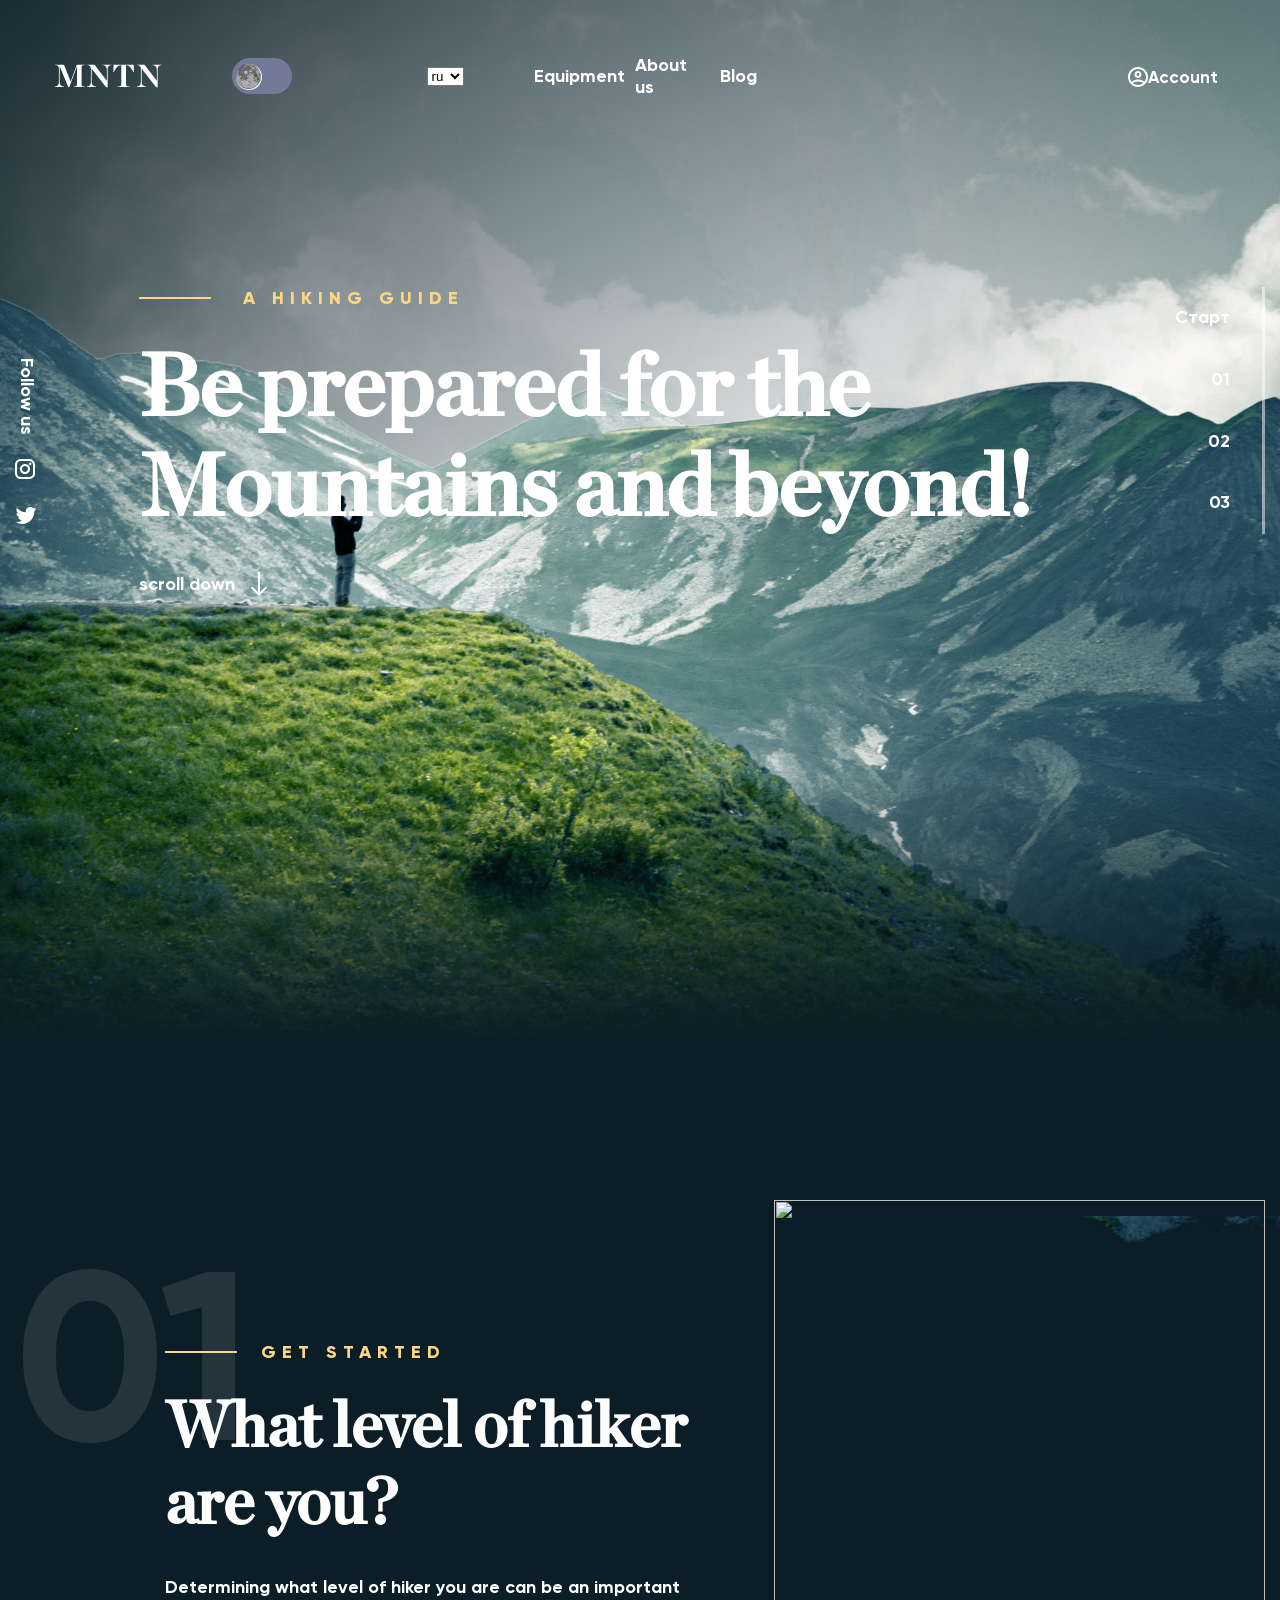
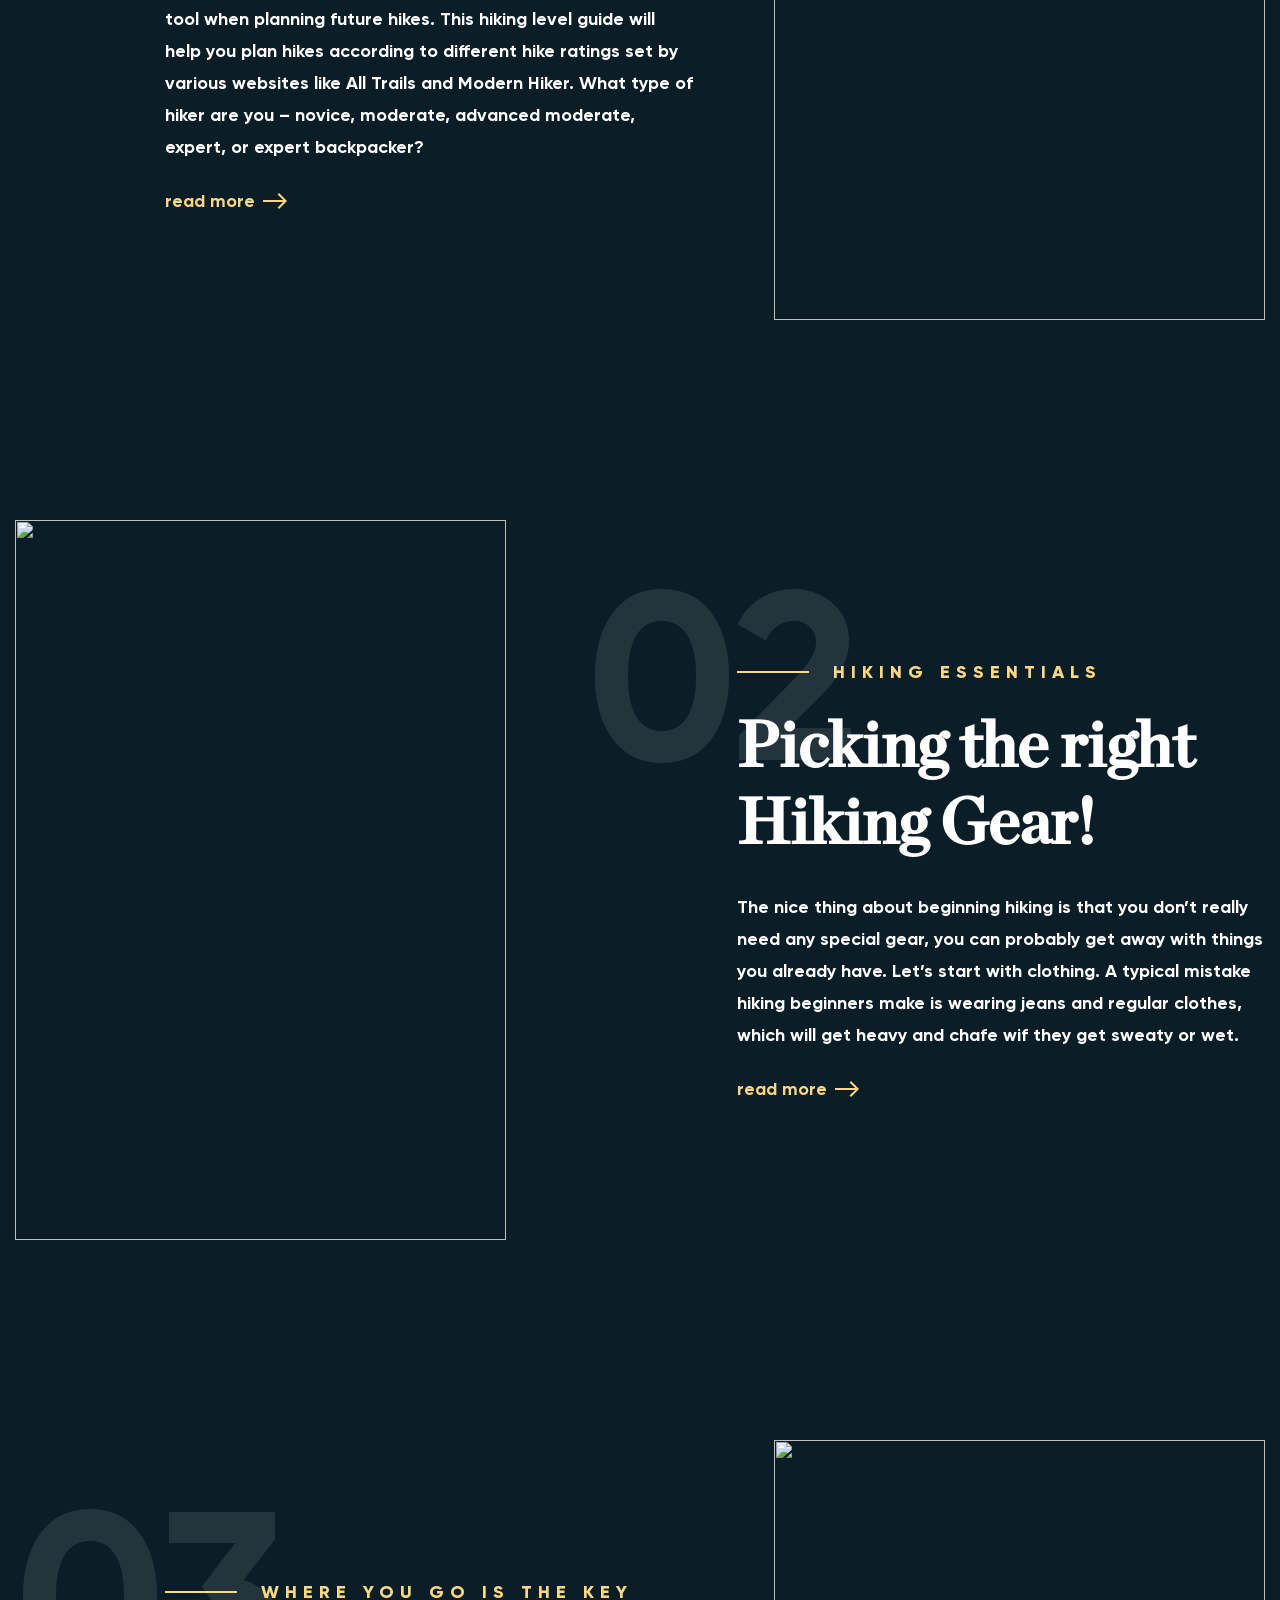
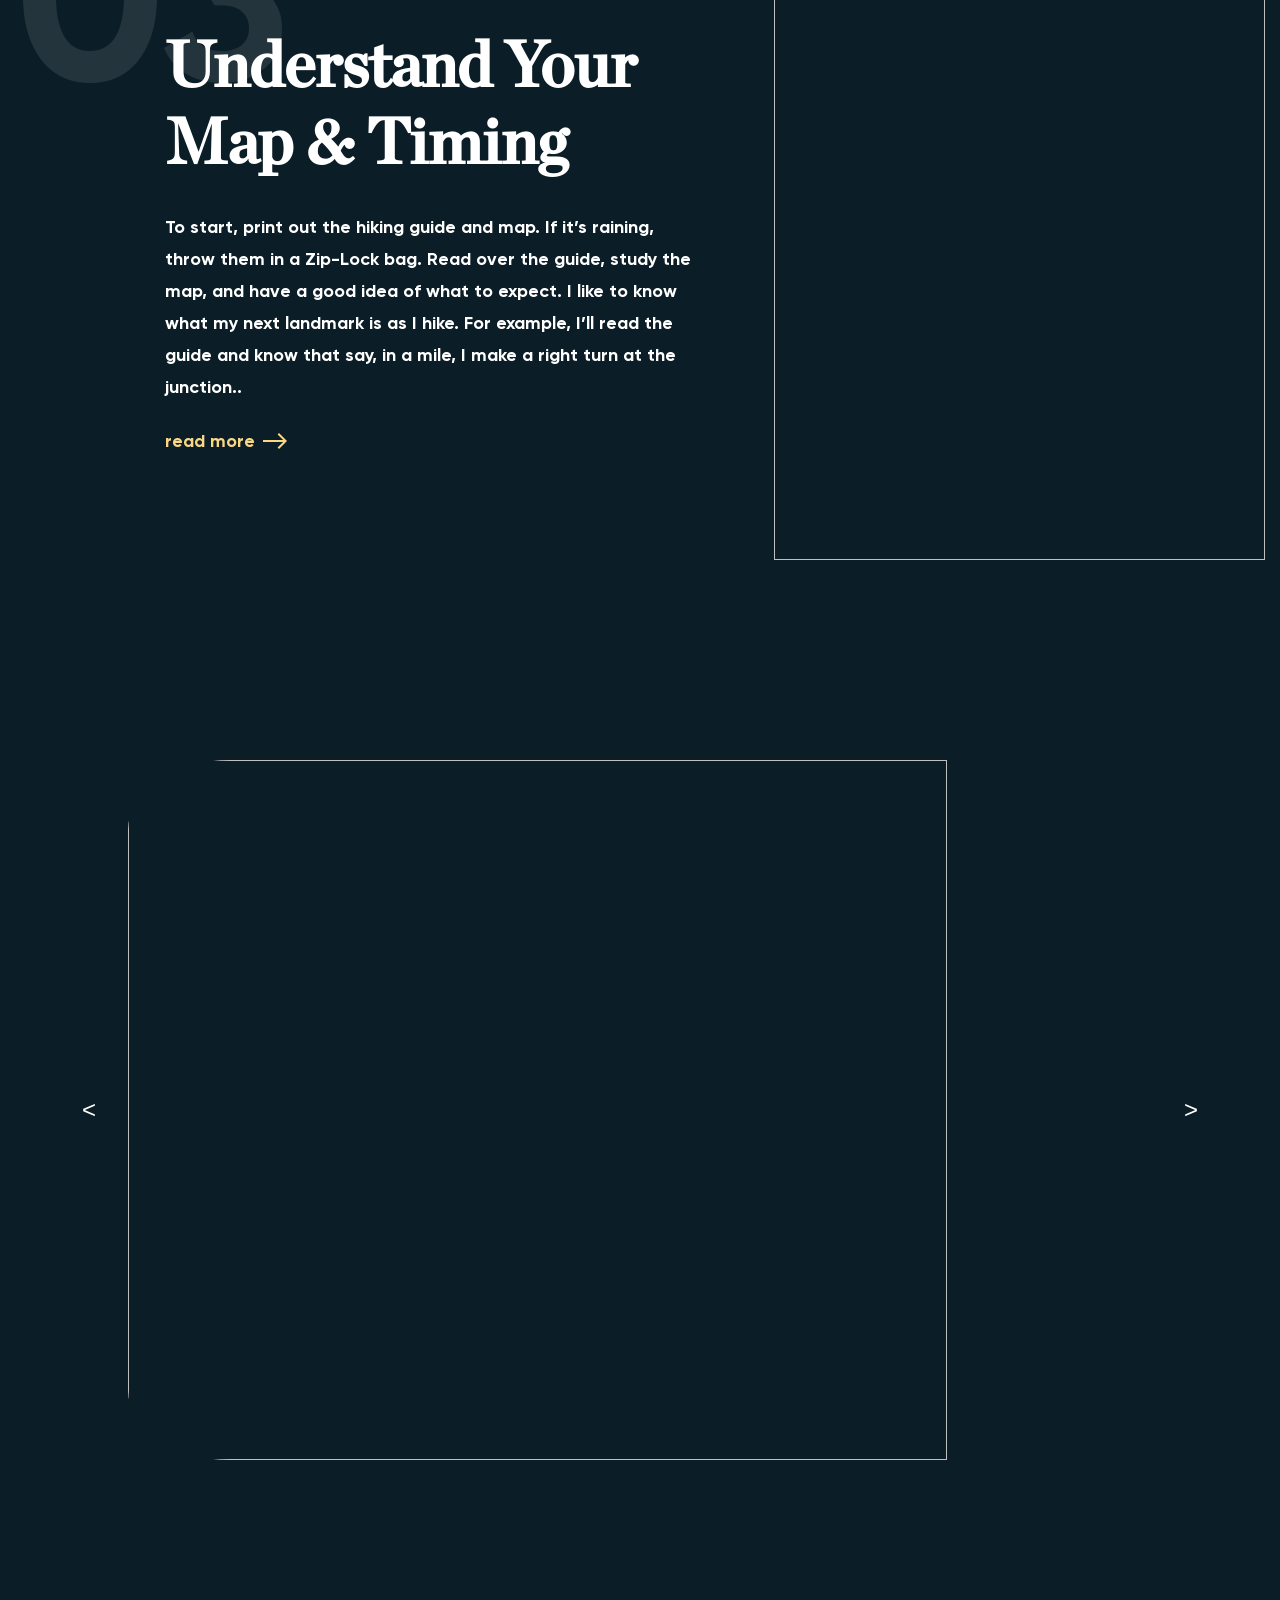
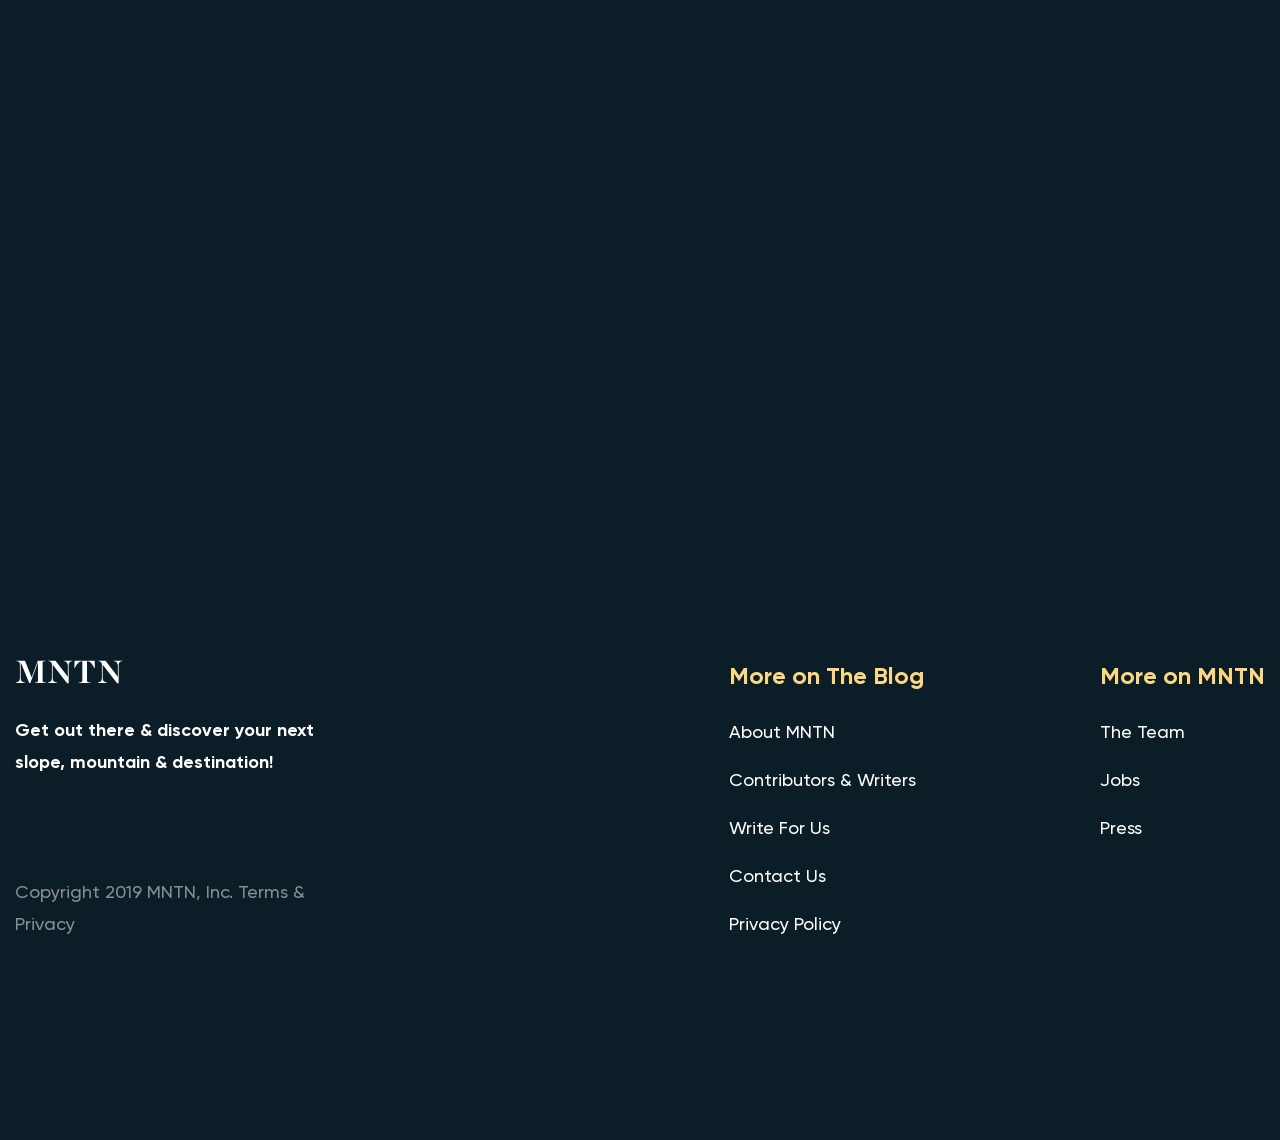
==== commit 1ac9e1d3: "fix: page scrolling update" ====
--- a/HomePage/index.html
+++ b/HomePage/index.html
@@ -9,7 +9,8 @@
     <title class="i18n" i18n="title">MNTN</title>
 </head>
 <body>
-    <div class="site-wrapper">
+    <div id ="modal_window_background"></div>
+    <div id="site-wrapper">
         <header>
             <div class="header-wrapper">
                 <div class="img_HG" ></div>      
@@ -18,7 +19,7 @@
                 <div class="img_VG" ></div>
                 <div class="BG_Content"></div>
             </div>
-            <div class="header-content">
+            <div class="header-content" id="section-start">
                 <a href="index.html">
                     <div id="Logo">
                         <img src="../vectors/Logo.svg" alt="">
@@ -44,7 +45,7 @@
                     <a href="#" i18n="blog" class="i18n nav_menu-text" >Blog
                     </a>           
                 </nav>
-                <nav class="nav_third-block">
+                <nav id="nav_third-block">
                     <div class="for_admin">
                         <a href="../Check All Users/checkallusers.html" i18n="checkusers" class="i18n nav_menu-text">
                             Check all users
@@ -60,10 +61,10 @@
                         </label>
                         <div class="account-menu">
                             <p class="username"></p>
-                            <button id="burgerlogout"><span i18n="logout" class="i18n logout">Log out</span> </button>
+                            <button id="accountlogout"><span i18n="logout" class="i18n logout">Log out</span> </button>
                             <div class="log">
-                                <button id="burgerLog"><span i18n="login" class="i18n login">Log in</span> </button>
-                                <button id="burgerSign"><span i18n="signup" class="i18n signup">Sign up</span> </button>
+                                <button id="accountLog"><span i18n="login" class="i18n login">Log in</span> </button>
+                                <button id="accountSign"><span i18n="signup" class="i18n signup">Sign up</span> </button>
                             </div>
                             <div class="theme"></div>                            
                         </div>
@@ -80,16 +81,16 @@
                         <button id="burgerLog"><span i18n="login" class="i18n login">Log in</span> </button>
                         <button id="burgerSign"><span i18n="signup" class="i18n signup">Sign up</span> </button>
                     </div>        
-                    <a href="#" i18n="equipment" class="i18n equipment">Equipment</a>
-                    <a href="#" i18n="about_us" class="i18n about_us">About us</a>
-                    <a href="#" i18n="blog" class="i18n blog">Blog</a>
-                    <a href="#" i18n="checkusers" class="i18n check_all_users">Check all users</a>
+                    <a href="#" i18n="equipment" class="i18n" id = "equipment">Equipment</a>
+                    <a href="#" i18n="about_us" class="i18n" id = "about_us">About us</a>
+                    <a href="#" i18n="blog" class="i18n" id = "blog">Blog</a>
+                    <a href="#" i18n="checkusers" class="i18n" id = "check_all_users">Check all users</a>
                     <div class="theme"></div>
                 </div>                
             </div>
         </header>
         <main>
-            <div class="Login_and_register">
+            <div id="Login_and_register">
                 <div class="Login">
                     <button class="button-close-login buttonclose i18n" i18n="close" >Close</button>
                     <div>
@@ -133,8 +134,6 @@
                             </div>                                            
                     </div>
                 </div>
-                <div class="Block1">
-                </div>
             </div>
             <div class="Site-cover">
                 <div class="Second-nav">
@@ -163,10 +162,19 @@
                         </div>                      
                     </div>
                     <div class="Nav-slider-container">
-                        <div class="Nav-slider">
-                            <ul class="">
-                                <li class="">
-                                    
+                        <div class="Nav-section-counter">
+                            <ul class="section-counter__list">
+                                <li>
+                                    <a href="#section-start" class="section-counter__item counter_text btn-to-scroll">Старт</a>
+                                </li>
+                                <li>
+                                    <a href="#section-1" class="section-counter__item counter_text btn-to-scroll">01</a>
+                                </li>
+                                <li>
+                                    <a href="#section-2" class="section-counter__item counter_text btn-to-scroll">02</a>
+                                </li>
+                                <li>
+                                    <a href="#section-3" class="section-counter__item counter_text btn-to-scroll">03</a>
                                 </li>
                             </ul>
                         </div>
@@ -176,7 +184,7 @@
             <div class="Content-section">
                 <article class="Content-block">
                     <div class="grid">
-                        <div class="Content-text" data-number="01">
+                        <div class="Content-text" data-number="01" id="section-1">
                             <div i18n=get_started class="i18n Content-subtitle Accent_text">
                                 Get Started
                             </div>
@@ -193,7 +201,7 @@
                 </article>
                 <article class="Content-block">
                     <div class="grid">
-                        <div class="Content-text" data-number="02">
+                        <div class="Content-text" data-number="02" id="section-2">
                             <div i18n=hiking_essentials class="i18n Content-subtitle Accent_text">
                                 Hiking Essentials
                             </div>
@@ -211,7 +219,7 @@
                 </article>
                 <article class="Content-block">
                     <div class="grid">
-                        <div class="Content-text" data-number="03">
+                        <div class="Content-text" data-number="03" id="section-3">
                             <div i18n = where_you_go class="i18n Content-subtitle Accent_text">
                                 where you go is the key
                             </div>
@@ -226,6 +234,29 @@
                         <img src="../img/image_1.png" alt class="Content-img image_03">
                     </div>
                 </article>
+            </div>
+            <div id ="Slider-block">
+                <div id="Slider">
+                    <div id ="Slider-container" class="Slider-container">
+                        <div id="slide">
+                            <img src="../img/image.png" alt class="Slider-img image_1">                       
+                        </div>
+                        <div id="slide" >
+                            <img src="../img/image_2.jpeg" alt class="Slider-img">                 
+                        </div>
+                        <div id="slide">
+                            <img src="../img/image_1.png" alt class="Slider-img">                        
+                        </div>
+                        <div id="slide">
+                            <img src="../img/image_4.jpg" alt class="Slider-img">                        
+                        </div>
+                        <div id="slide">
+                            <img src="../img/image_5.jpg" alt class="Slider-img">                        
+                        </div>
+                    </div>
+                </div>
+                <button id="arrow-left" class="left-arrow arrows">&lt;</button> 
+                <button id="arrow-right" class="right-arrow arrows">&gt;</button> 
             </div>
             <div class="map box">
                 <iframe src="https://www.google.com/maps/embed?pb=!1m18!1m12!1m3!1d11041.084545531883!2d39.817601816531145!3d46.22495253561388!2m3!1f0!2f0!3f0!3m2!1i1024!2i768!4f13.1!3m3!1m2!1s0x40e4cbffce621131%3A0x7f5fc17c1211a2c6!2z0JLQtdGB0LXQu9Cw0Y8g0JbQuNC30L3RjCwg0JrRgNCw0YHQvdC-0LTQsNGA0YHQutC40Lkg0LrRgNCw0LksINCg0L7RgdGB0LjRjywgMzUyMDU4!5e0!3m2!1sru!2sby!4v1713176691317!5m2!1sru!2sby" width="1000" height="600" style="border:0;" allowfullscreen="" loading="lazy" referrerpolicy="no-referrer-when-downgrade"></iframe>
@@ -234,13 +265,13 @@
         <footer>
             <div class="footer-content">
                 <div class="footer_block footer_block-info">
-                    <a href="#" class="footer-logo">
+                    <a href="#" id="footer_logo">
                         <img src="../vectors/Logo.svg" alt="">
                     </a>
-                    <p i18n=get_out_there class="footer_block-text">
+                    <p i18n=get_out_there id="footer_block-text">
                         Get out there & discover your next slope, mountain & destination!
                     </p>
-                    <span i18n=copyright_2019 class="footer_block-copyright">
+                    <span i18n=copyright_2019 id="footer_block-copyright">
                         Copyright 2019 MNTN, Inc. Terms & Privacy
                     </span>
                 </div>
--- a/HomePage/style.css
+++ b/HomePage/style.css
@@ -25,7 +25,7 @@
     display: flex;
     background-color: rgba(3, 18, 26, 0.8)
 }
-.site-wrapper{
+#site-wrapper{
     position: relative;
     display: flex;
     width: 100%;
@@ -180,15 +180,31 @@
     -ms-transform: translateX(26px);
     transform: translateX(26px);
     content:url("../img/Sun.png");
-}
+  }
+
 .slider.round {
     border-radius: 34px;
-}
-.slider.round:before {
+  }
+  
+  .slider.round:before {
     border-radius: 50%;
-}
+  }
 
     /* /toogle-switch */
+
+    /* Daily theme */
+
+.daily-theme{
+    background-color: white;
+    
+}
+    
+.daily-text{
+    color: #0B1D26;
+    
+}
+
+    /* /Daily theme */
 
 .nav_menu {
     display: flex;
@@ -213,7 +229,7 @@
     padding-left: 5px;
     padding-right: 5px;
 }
-.nav_third-block{
+#nav_third-block{
     position: relative;
     display: flex;
     flex-direction: row;
@@ -283,6 +299,41 @@
     align-items:center;
     opacity: 1;
 }
+#accountlogout{
+    color:white;
+    justify-content: center;
+    text-align: center;
+    background-color: #AAB9CF;
+    width: 90%;
+    padding: 10px 0;
+    display: none;
+    text-align: center;
+    text-decoration: none;
+    border: 1px solid  #AAB9CF;
+    border-radius: 10px;
+}
+#accountLog{
+    color:white;
+    display: block;
+    text-align: center;
+    background-color: #AAB9CF;
+    width: 45%;
+    padding: 10px 0;
+    text-decoration: none;
+    border: 1px solid  #AAB9CF;
+    border-radius: 10px;
+}
+#accountSign{
+    color:white;
+    display: block;
+    text-align: center;
+    background-color: #AAB9CF;
+    width: 45%;
+    padding: 10px 0;
+    text-decoration: none;
+    border: 1px solid  #AAB9CF;
+    border-radius: 10px;
+}
 
  /* /account-menu */
 
@@ -375,7 +426,7 @@
     flex-direction: row;
     margin-bottom: 20px;
 }
-.check_all_users{
+#check_all_users{
     display: none;
 }
 #menu_toogle {
@@ -385,8 +436,14 @@
  /* /burger-menu */
 
 /* Login and Register window */
-
-.Login_and_register{
+#modal_window_background{
+    display: flex;
+    position: fixed;
+    width: 100%;
+    height: 100%;
+}
+
+#Login_and_register{
     display: flex;
     position: absolute;
     align-items: center;
@@ -412,22 +469,13 @@
     border-radius: 20px;
     text-align: center;
 }
-.Block1{
-    z-index: 5;
-    position: absolute;
-    top: 100px;
-    margin-left: -3300px;
-    height: 1000px;
-    width: 65%;
-    background-color: rgba(53, 65, 71, 1);
- }
 
  /* /Login and Register window */
 
  /* Login window */
 
  .Login{
-    z-index: 4;
+    z-index: 6;
     position: absolute;
     top: 200px;
     margin-left: -3200px;
@@ -482,7 +530,7 @@
  /* Register window */
 
  .Register{
-    z-index: 4;
+    z-index: 6;
     position: absolute;
     top: 200px;
     margin-left: -3200px;
@@ -686,17 +734,63 @@
     width: 77px;
 }    
 
-.Nav-slider {
+.Nav-section-counter {
     position: fixed;
     height: 240px;
     width: 77px;
-    background-color: aqua;
-}
-
-.nav-slider-links {
-}
-.nav-slider-lines {
-}
+    transform: translate(0,0)!important
+}
+
+
+
+.section-counter__list {
+    border-right: 3px solid rgba(255,255,255,0.5);
+    /* -webkit-transform:translate(0,-50%); */
+    /* -ms-transform: translate(0,-50%);  */
+    /* transform:translate(0,-50%); */
+}
+
+.section-counter__list li {
+    display: flex;
+    -webkit-box-pack: end;
+    -ms-flex-pack: end;
+    justify-content: flex-end
+}
+
+.section-counter__item {
+    position: relative;
+    display: inline-block;
+    padding: 20px 32px 20px 0px;
+    text-shadow: 1px 1px 20px var(--bg)
+}
+
+.section-counter__item::before {
+    position: absolute;
+    right: -3px;
+    top: 0;
+    height: 100%;
+    width: 3px;
+    background: #FFFFFF;
+    opacity: 0;
+    -webkit-transition: all .2s ease-in-out;
+    -o-transition: all .2s ease-in-out;
+    transition: all .2s ease-in-out
+}
+
+.section-counter__item._active::before {
+    opacity: 1;
+}
+
+.counter_text{
+    font-family: 'Gilroy_bold';
+    font-style: normal;
+    font-weight: 700;
+    font-size: 18px;
+    line-height: 1.2088;
+    color: #FFFFFF;
+
+}
+
 
     /* /Nav-slider */
 
@@ -704,6 +798,7 @@
     width: 100%;
     top: 0%;
     position: relative;
+    overflow: hidden;
 }
 .Container2_main {
     position: absolute;
@@ -856,6 +951,71 @@
 }
 .Content03 {
 }
+
+    /* Slider */
+#Slider-block{
+    position: relative;
+    width: 100%;
+
+}
+
+#Slider{
+    display: flex;
+    overflow-x: hidden;
+    width: 625%;
+
+}
+.Slider-container{
+    width: 100%;
+    display: flex;
+    flex-direction: row;
+    gap: 5%;
+    justify-content: center;
+
+}
+#slide{
+    display: flex;
+    width: 16%;
+}
+.slide-transition {
+    transition: transform 0.3s ease;
+}
+.arrows{
+    position: absolute;
+    top: 50%;
+    transform: translateY(-50%);
+    width: 50px;
+    height: 50px;
+    background-color: transparent;
+    border: none;
+    font-size: 24px;
+    color: white;
+}
+#arrow-left{
+    left: 5%;
+
+}
+#arrow-right{
+    right: 5%;
+}
+.Slider-img{
+    width: 80%;
+    height: 700px;
+    vertical-align: middle;
+    display: inline-block; 
+    background-size: cover;
+    background-position: center;
+    object-fit: cover;
+    justify-self: center;
+    margin-left: auto;
+    margin-right: auto;
+    border-radius: 10%;
+}
+.image_1 {
+    object-position: 70% 85%;
+}
+    /* /Slider */
+
 .map {
     width: 100%;
     display: flex;
@@ -889,10 +1049,9 @@
     flex-direction: column;
     margin: 0 30px 0 0;
 }
-.footer-logo{
-    color: #FFFFFF;
-}
-.footer_block-text {
+#footer_logo{
+}
+#footer_block-text {
     display: inline-block;
     flex-grow: 1;
     flex-shrink: 1;
@@ -904,7 +1063,7 @@
     line-height: 1.78;
     color: #FFFFFF;
 }
-.footer_block-copyright {
+#footer_block-copyright {
     font-family: 'Gilroy_medium';
     font-weight: 500;
     font-size: 18px;
@@ -965,4 +1124,8 @@
 @font-face {
     font-family: 'Chronicle_semibold';
     src: url('../fonts/Chronicle\ Display\ Semibold.otf');
+}
+.error-message {
+    color: red;
+    font-size: 12px;
 }
--- a/HomePage/Adaptivestyle.css
+++ b/HomePage/Adaptivestyle.css
@@ -64,7 +64,7 @@
     .nav_menu{
         display: none;
     }
-    .nav_third-block{
+    #nav_third-block{
         display: none;
     }
     .header-right{
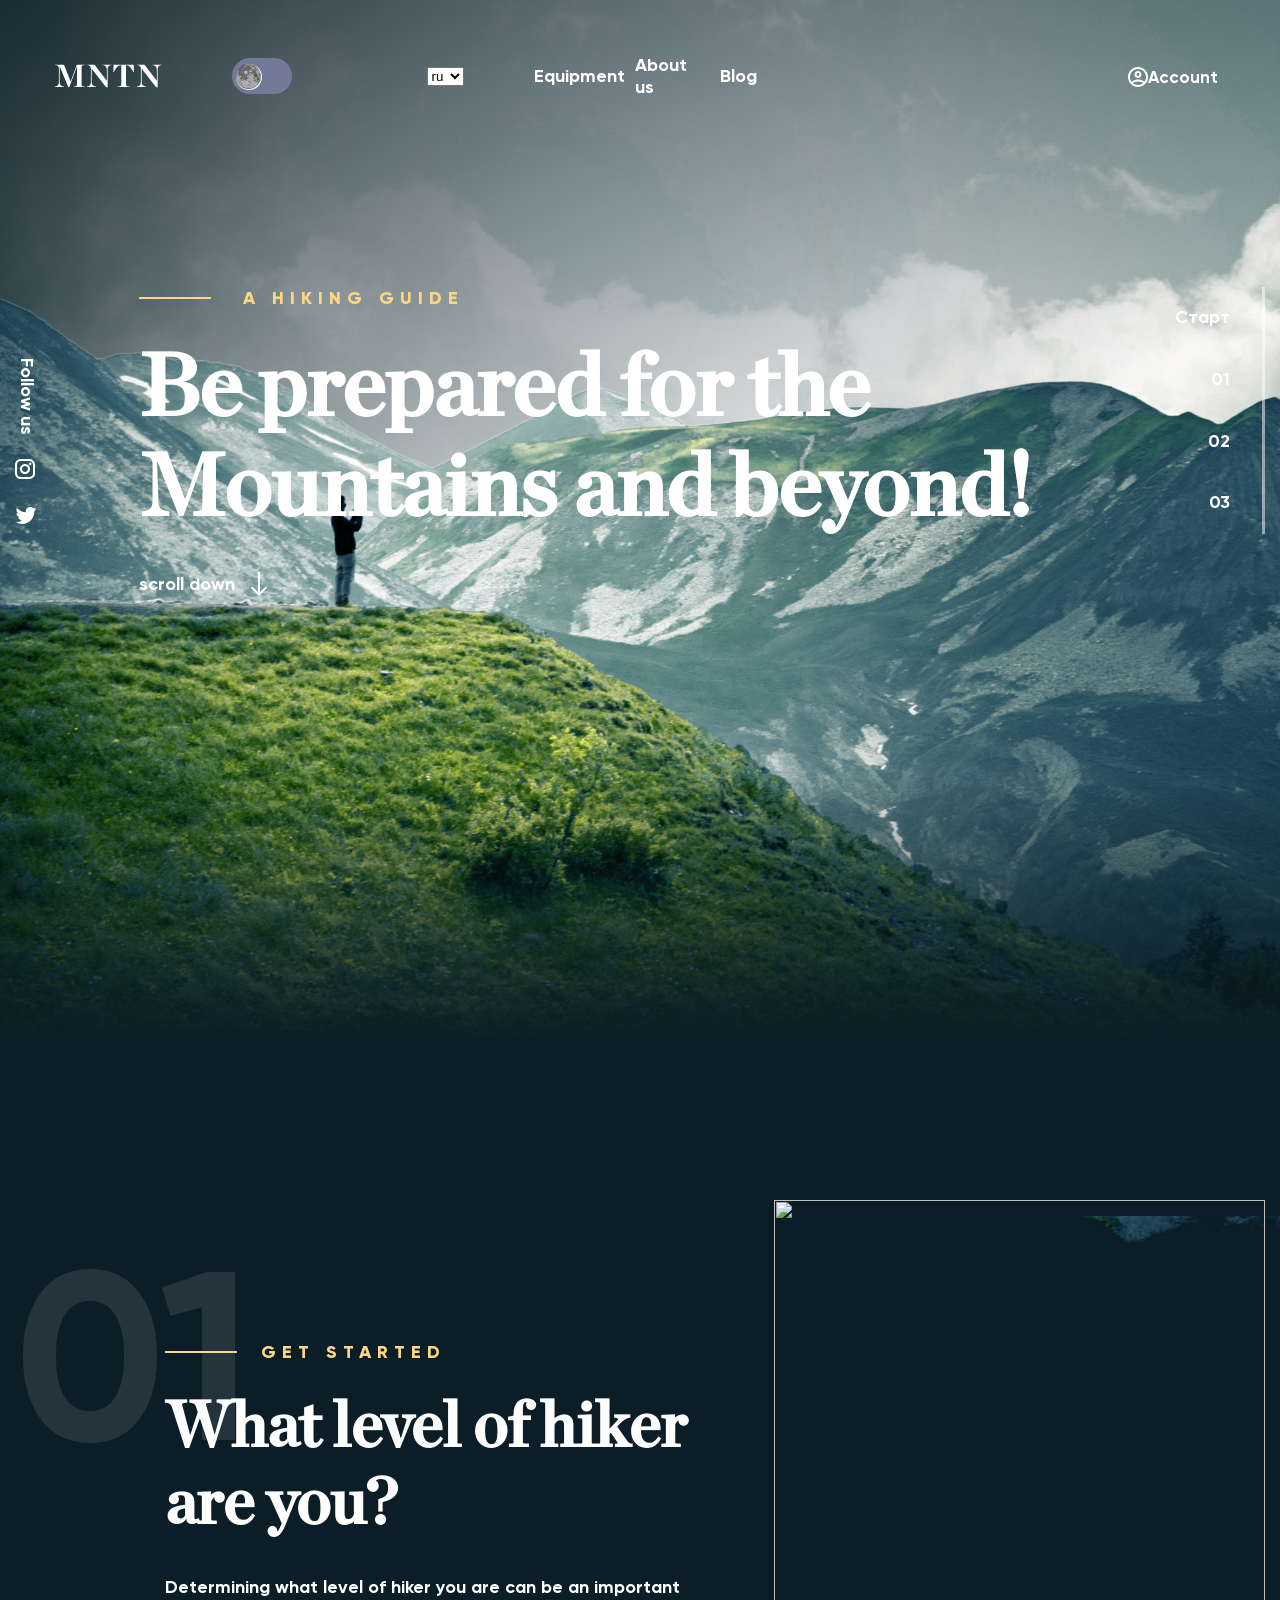
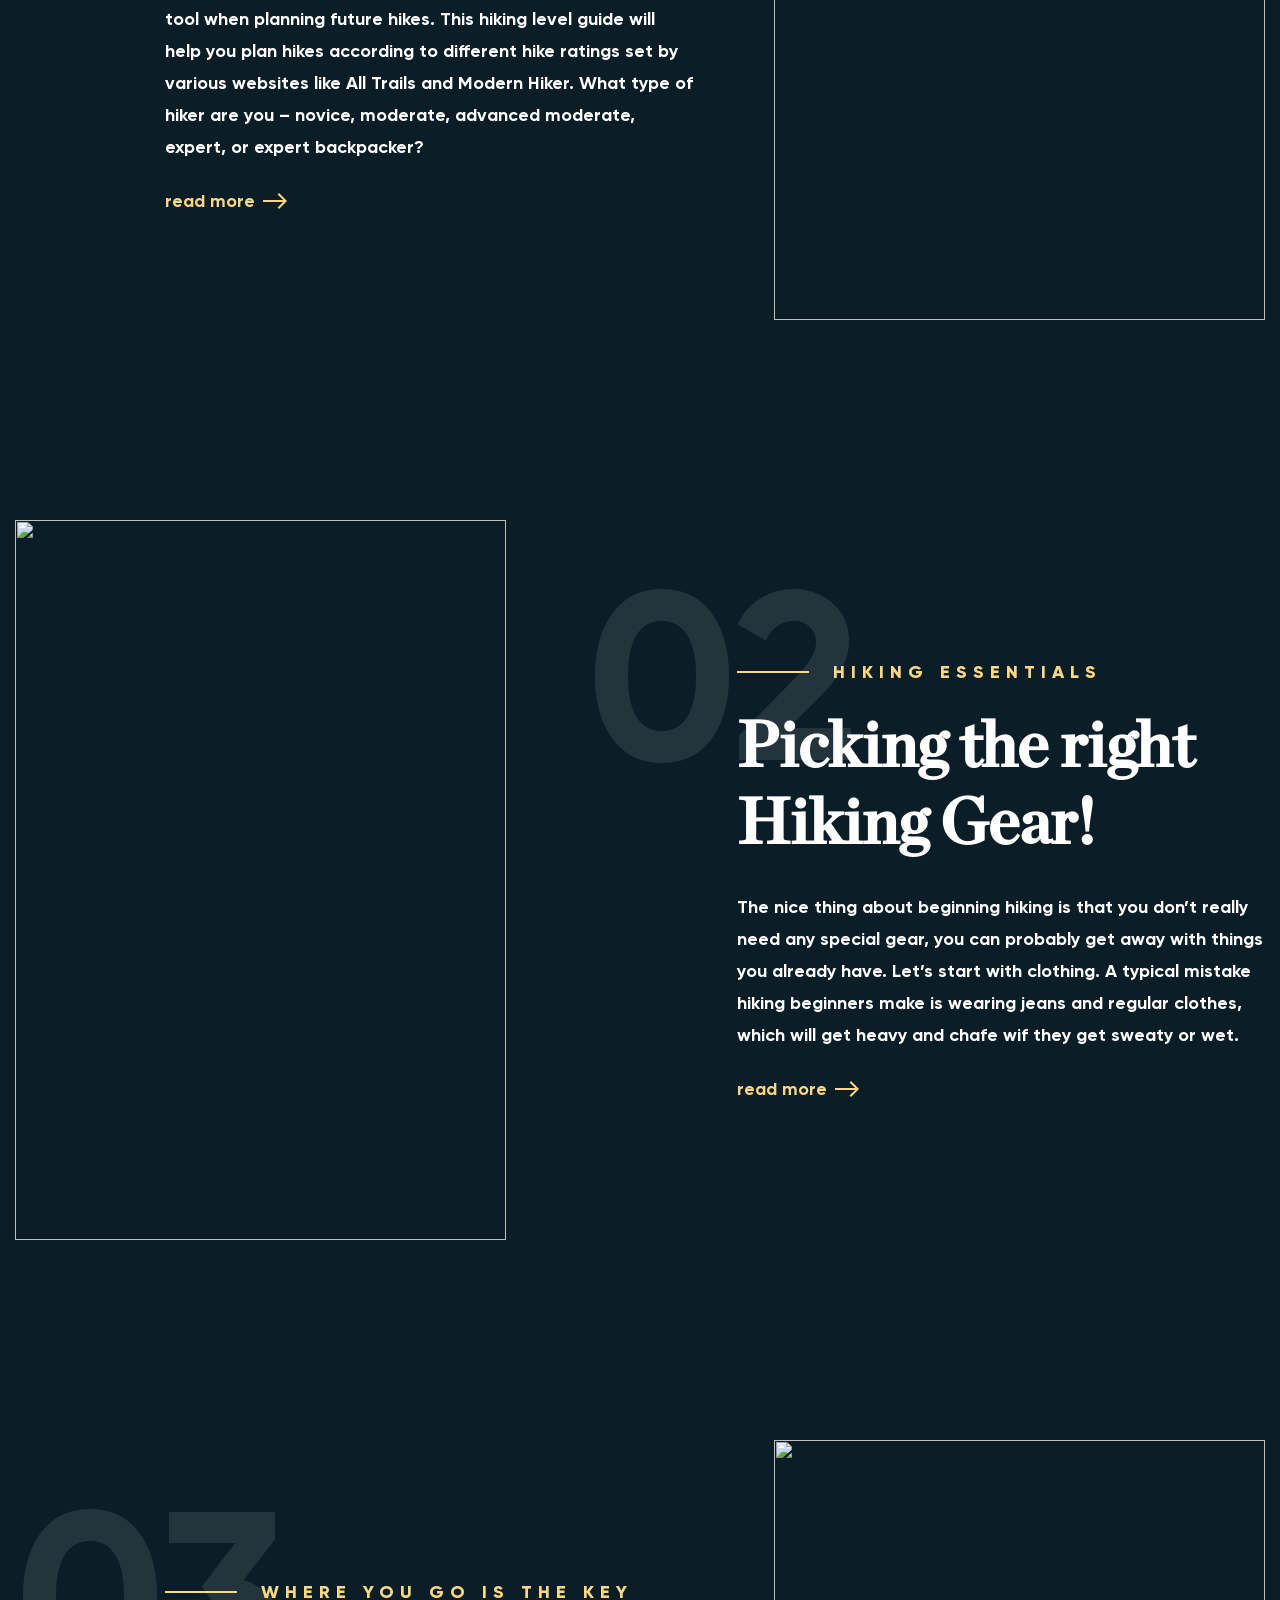
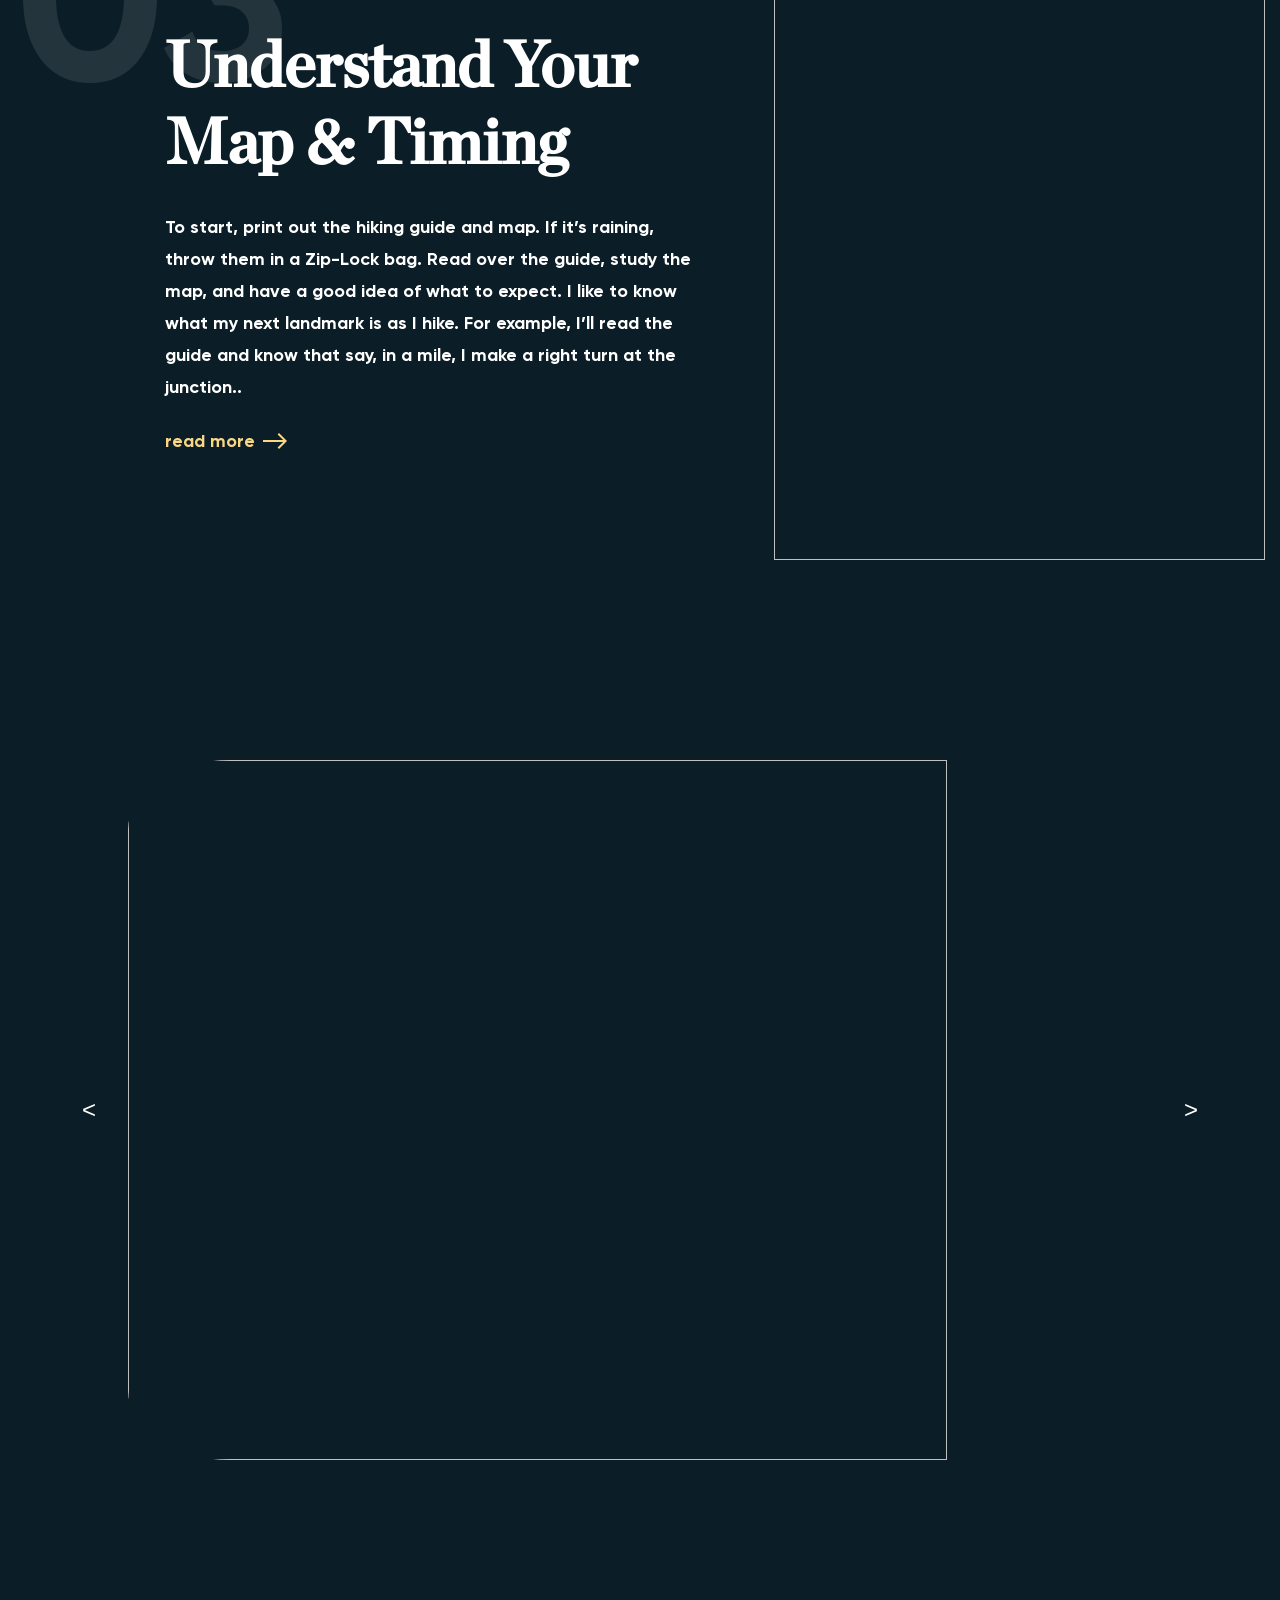
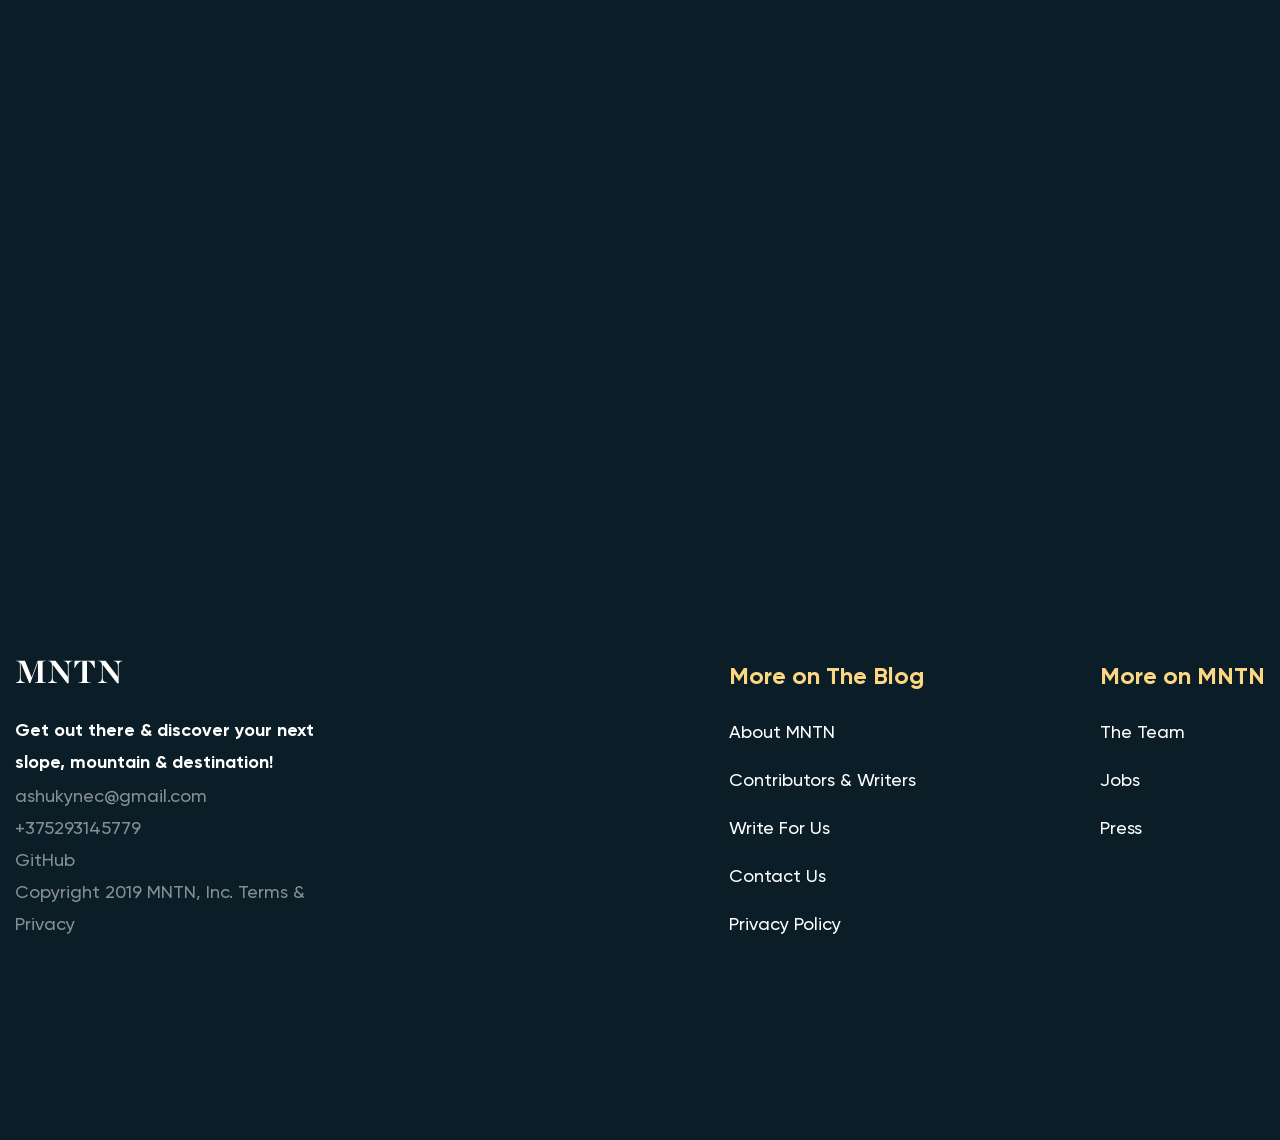
==== commit fbad907c: "fit: add author links, phone number and github" ====
--- a/HomePage/index.html
+++ b/HomePage/index.html
@@ -271,6 +271,15 @@
                     <p i18n=get_out_there id="footer_block-text">
                         Get out there & discover your next slope, mountain & destination!
                     </p>
+                    <a href="https://mail.google.com/mail/u/0/#inbox?compose=CllgCJTGmpHcPtXtjVhLWsgsNRpwVNcljDqnbVwnQqsNQhhCxJtVBHzWPNqlzXjQfsnkCnVFLdq" id="author_links">
+                        ashukynec@gmail.com
+                    </a>
+                    <a href="tel:+375293145779" id="author_links">
+                        +375293145779
+                    </a>
+                    <a href="https://github.com/ArtemidiyIII/Kursovoi_web" id="author_links">
+                        GitHub
+                    </a>
                     <span i18n=copyright_2019 id="footer_block-copyright">
                         Copyright 2019 MNTN, Inc. Terms & Privacy
                     </span>
--- a/HomePage/style.css
+++ b/HomePage/style.css
@@ -1056,12 +1056,20 @@
     flex-grow: 1;
     flex-shrink: 1;
     flex-basis: 100%;
-    margin: 30px 0 45px;
+    margin: 30px 0 1px;
     font-family: 'Gilroy_bold';
     font-weight: 700;
     font-size: 18px;
     line-height: 1.78;
     color: #FFFFFF;
+}
+#author_links{
+    font-family: 'Gilroy_medium';
+    font-weight: 500;
+    font-size: 18px;
+    line-height: 1.78;
+    color: #FFFFFF;
+    opacity: 0.5;
 }
 #footer_block-copyright {
     font-family: 'Gilroy_medium';
--- a/HomePage/Adaptivestyle.css
+++ b/HomePage/Adaptivestyle.css
@@ -153,6 +153,9 @@
         flex-basis: auto;
         min-width: auto;
     }
+    #footer_block-text{
+        margin: 30px 0 30px;
+    }
     .footer_block-info{
         margin: 0 30px 0 30px;
     }
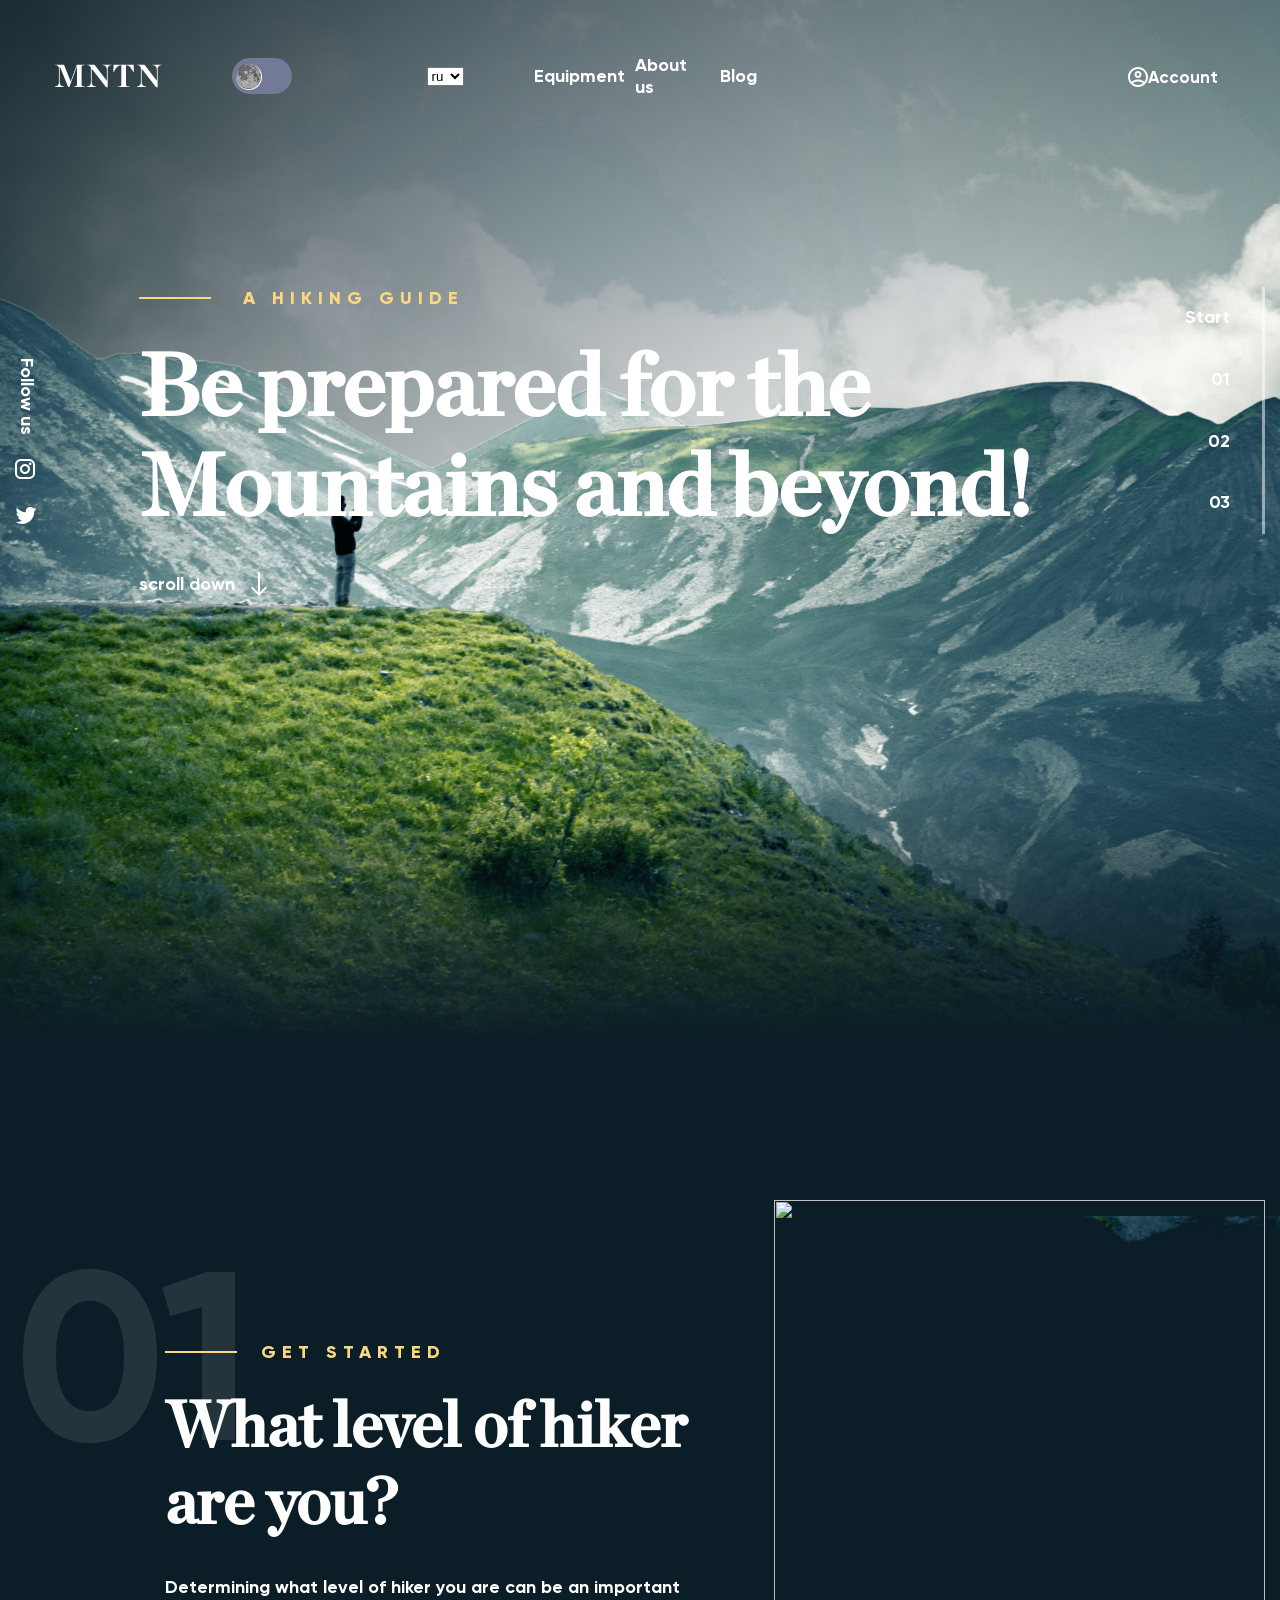
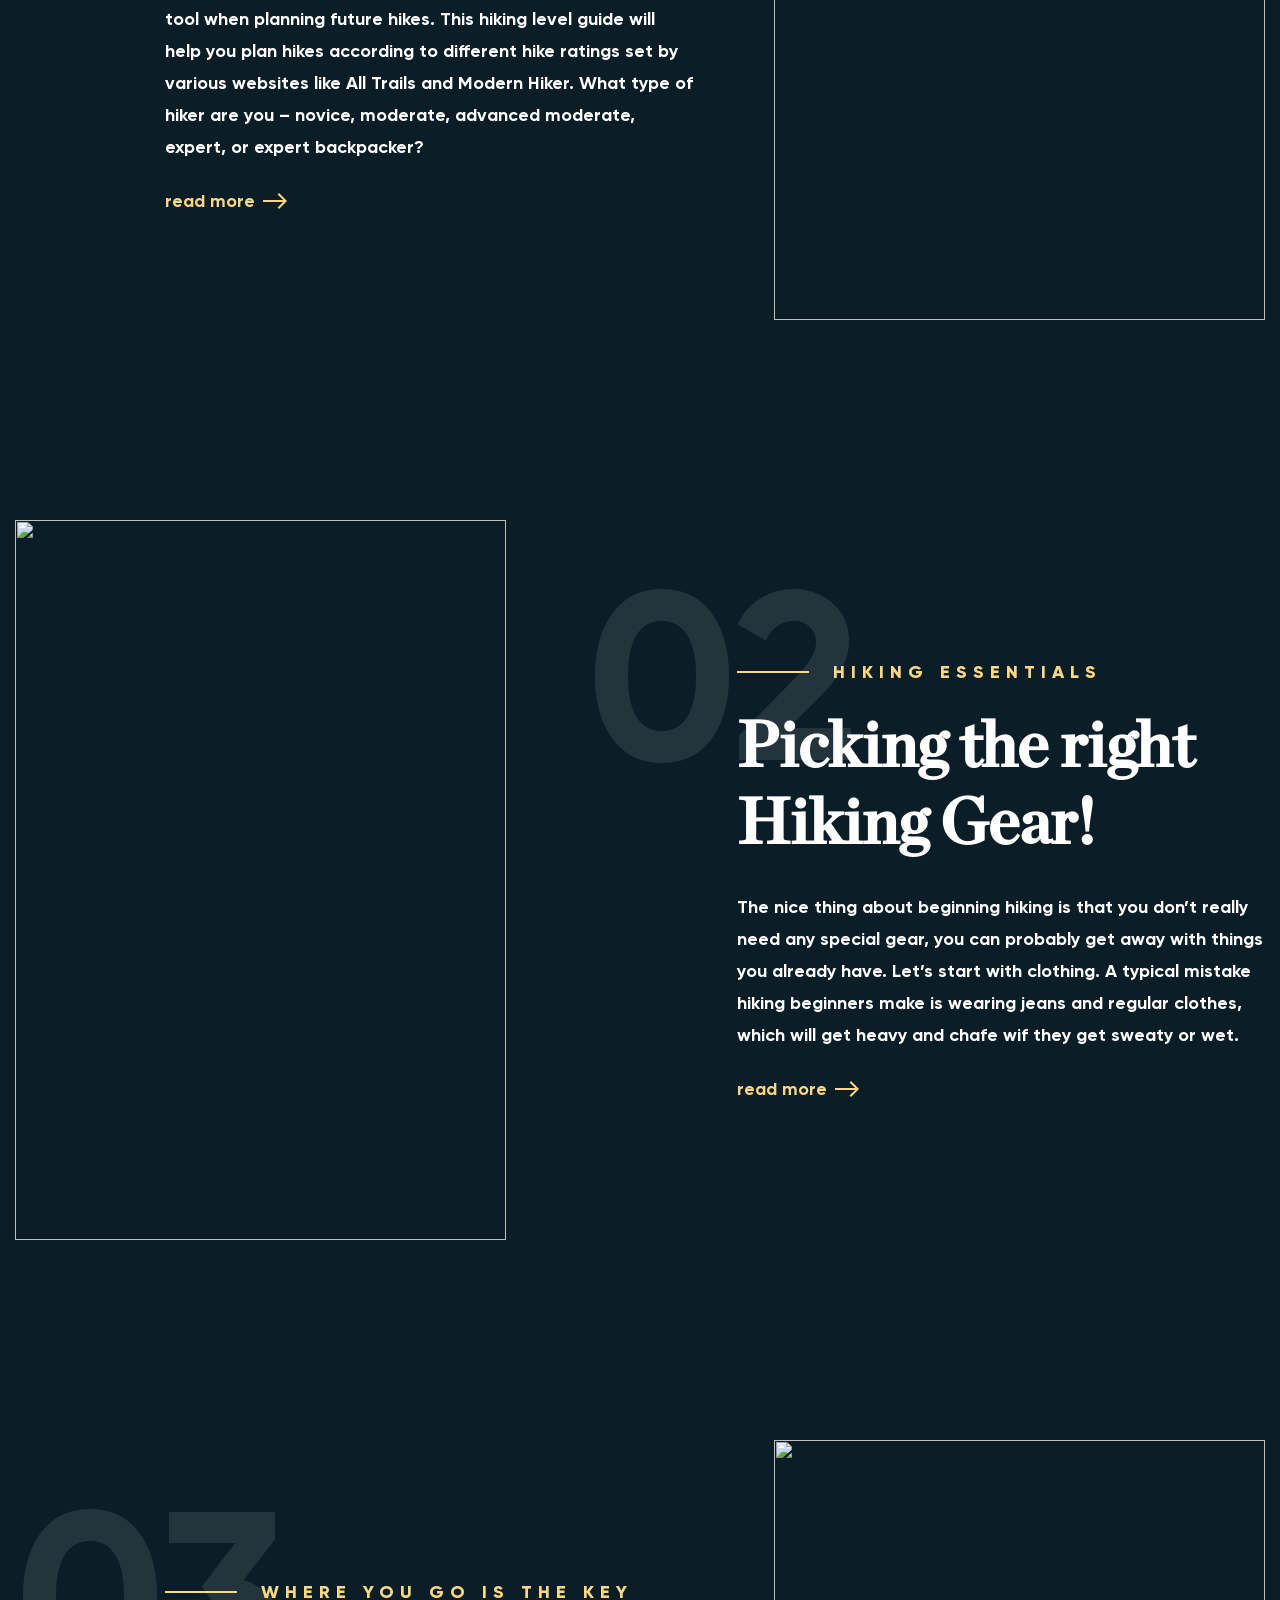
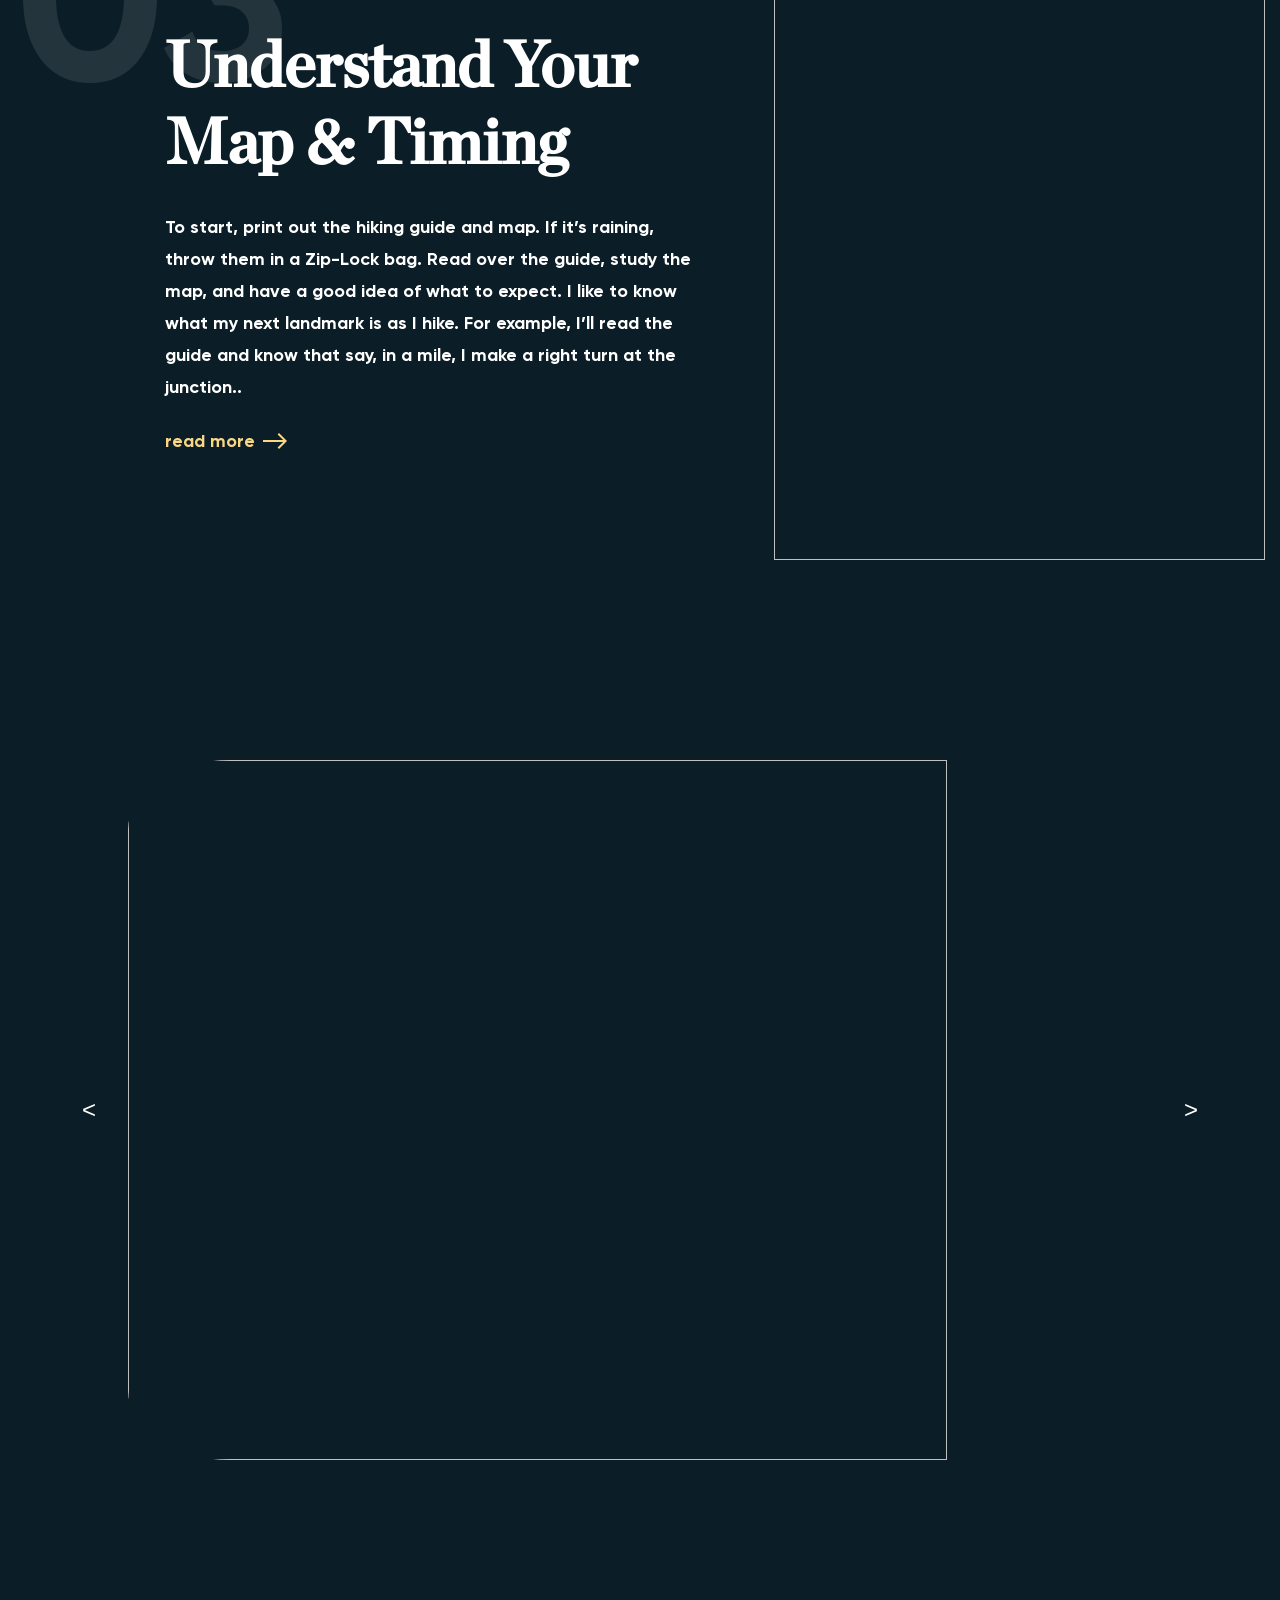
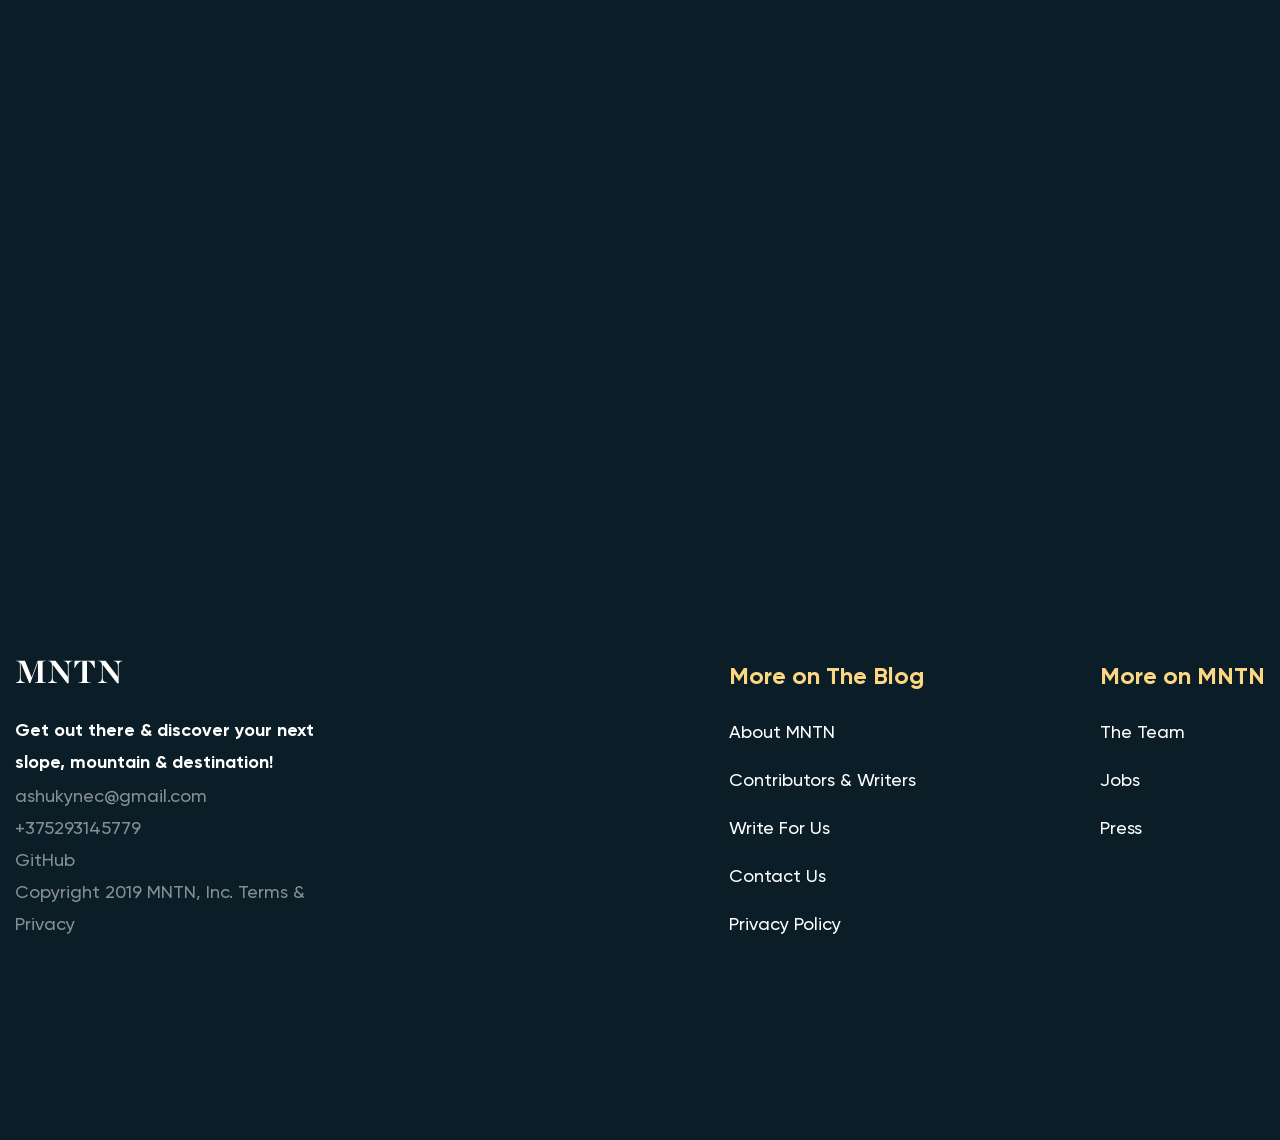
==== commit 70456881: "fix: fix nav slider" ====
--- a/HomePage/index.html
+++ b/HomePage/index.html
@@ -20,7 +20,7 @@
                 <div class="BG_Content"></div>
             </div>
             <div class="header-content" id="section-start">
-                <a href="index.html">
+                <a href="../HomePage/index.html">
                     <div id="Logo">
                         <img src="../vectors/Logo.svg" alt="">
                     </div>
@@ -47,7 +47,7 @@
                 </nav>
                 <nav id="nav_third-block">
                     <div class="for_admin">
-                        <a href="../Check All Users/checkallusers.html" i18n="checkusers" class="i18n nav_menu-text">
+                        <a href="../CheckAllUsers/checkallusers.html" i18n="checkusers" class="i18n nav_menu-text">
                             Check all users
                         </a>
                     </div>
@@ -84,7 +84,7 @@
                     <a href="#" i18n="equipment" class="i18n" id = "equipment">Equipment</a>
                     <a href="#" i18n="about_us" class="i18n" id = "about_us">About us</a>
                     <a href="#" i18n="blog" class="i18n" id = "blog">Blog</a>
-                    <a href="#" i18n="checkusers" class="i18n" id = "check_all_users">Check all users</a>
+                    <a href="#" i18n="checkusers" class="i18n for_admin" id = "check_all_users">Check all users</a>
                     <div class="theme"></div>
                 </div>                
             </div>
@@ -165,7 +165,7 @@
                         <div class="Nav-section-counter">
                             <ul class="section-counter__list">
                                 <li>
-                                    <a href="#section-start" class="section-counter__item counter_text btn-to-scroll">Старт</a>
+                                    <a i18n="start" href="#section-start" class="i18n section-counter__item counter_text btn-to-scroll">Start</a>
                                 </li>
                                 <li>
                                     <a href="#section-1" class="section-counter__item counter_text btn-to-scroll">01</a>
@@ -271,7 +271,7 @@
                     <p i18n=get_out_there id="footer_block-text">
                         Get out there & discover your next slope, mountain & destination!
                     </p>
-                    <a href="https://mail.google.com/mail/u/0/#inbox?compose=CllgCJTGmpHcPtXtjVhLWsgsNRpwVNcljDqnbVwnQqsNQhhCxJtVBHzWPNqlzXjQfsnkCnVFLdq" id="author_links">
+                    <a href="https://mail.google.com/mail/u/0/#inbox?compose=GTvVlcSMTSDvWHtQJpFTcDckRrpqBXBNzldjprDRZwdrqbjWKNGSmgXZLXLhczCclvdzZHrmMcjWW" id="author_links">
                         ashukynec@gmail.com
                     </a>
                     <a href="tel:+375293145779" id="author_links">
@@ -301,7 +301,7 @@
                         <a i18n="contact_us" href="#" class="i18n footer_links">
                             Contact Us
                         </a>
-                        <a i18n="privacy_policy" href="#" class="i18n footer_links">
+                        <a i18n="privacy_policy" href="../Privacy/privacy.html" class="i18n footer_links">
                             Privacy Policy
                         </a>
                     </div>
--- a/HomePage/style.css
+++ b/HomePage/style.css
@@ -26,11 +26,12 @@
     background-color: rgba(3, 18, 26, 0.8)
 }
 #site-wrapper{
-    position: relative;
-    display: flex;
-    width: 100%;
+    overflow: hidden;
+    position: relative;
+    display: flex;
+    width: 100%;
+    height: 100%;
     max-width: 1920px;
-    min-height: 4600px;
     margin-right: auto;
     margin-left: auto;
     flex-direction: column;
@@ -239,10 +240,10 @@
     max-width: 626px;
     min-width: 136px;
     width: 100%;
-    visibility: hidden;
 }
 .for_admin{
     align-items: center;
+    visibility: hidden;
 }
 .header-right{
     display: flex;
@@ -1026,6 +1027,7 @@
     /* footer */
 footer {
     width: 100%;
+    position: relative;
 }
 .footer-content {
     display: flex;
